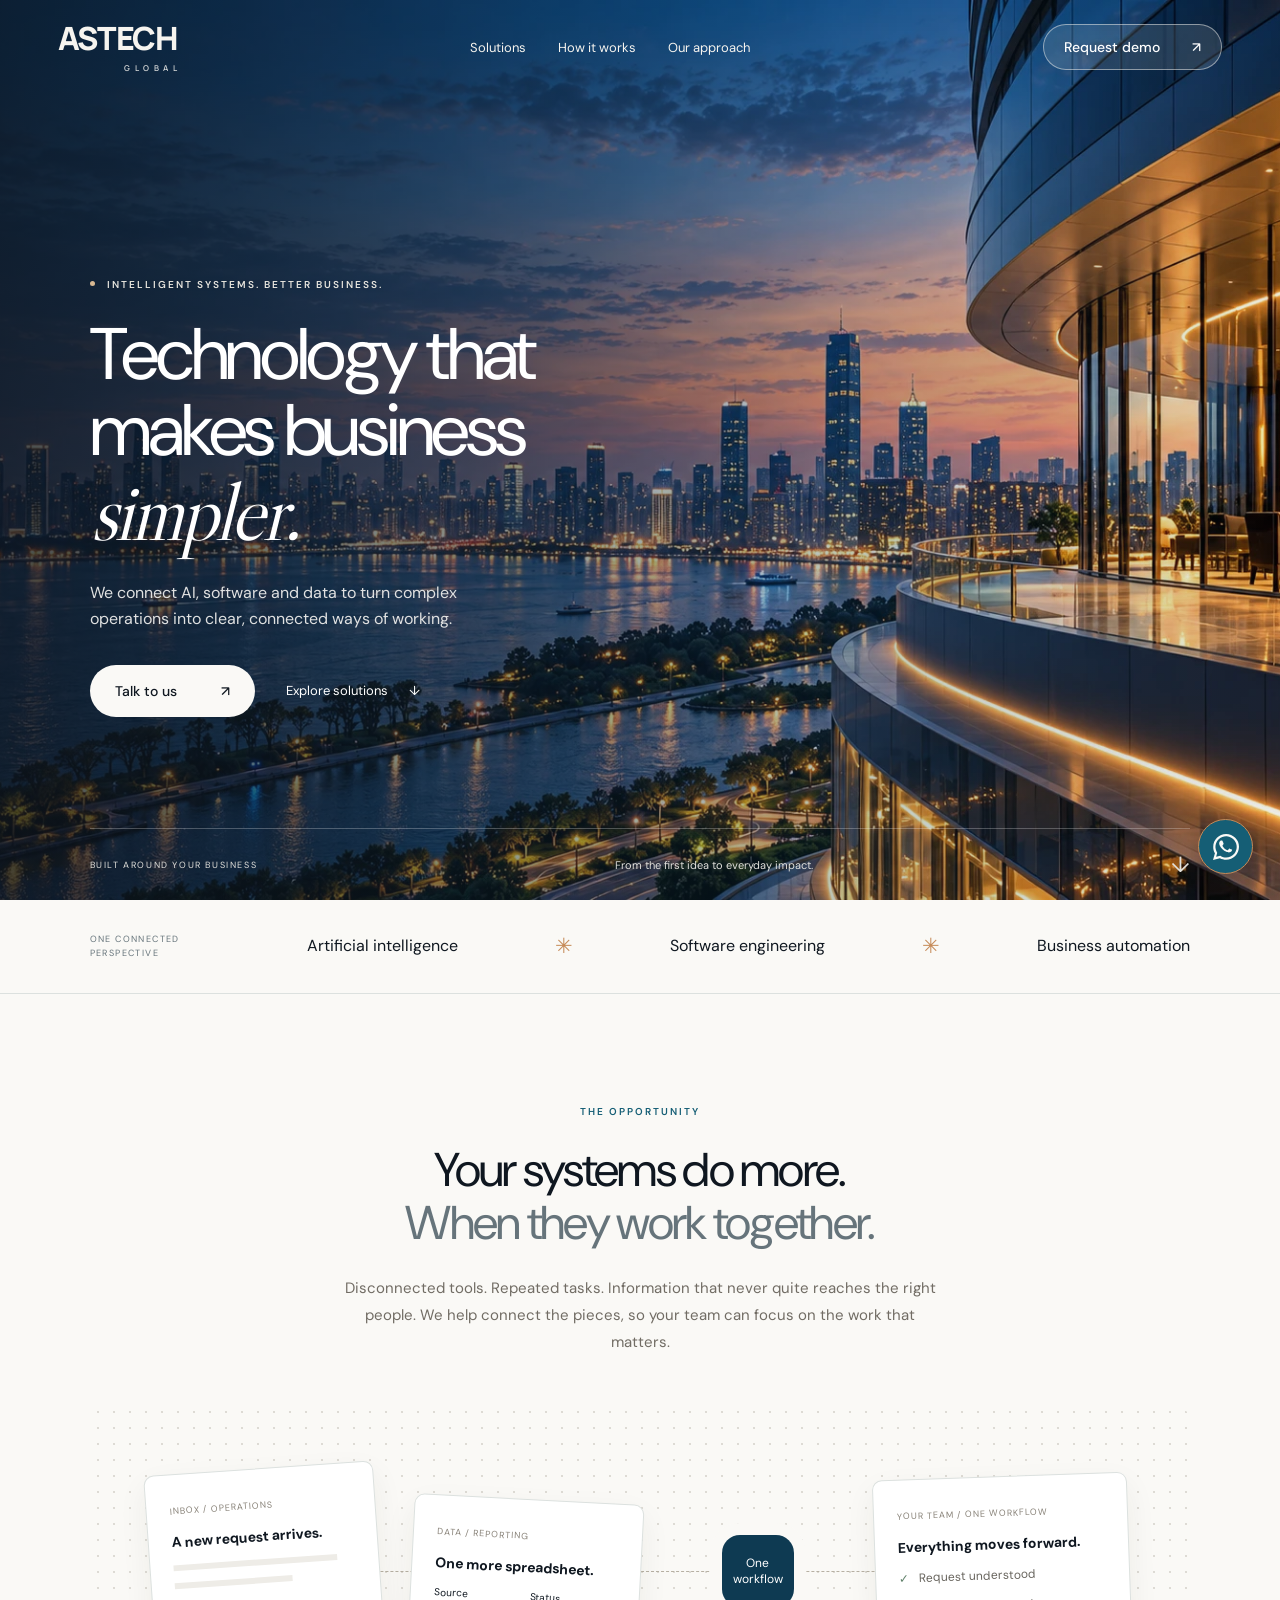
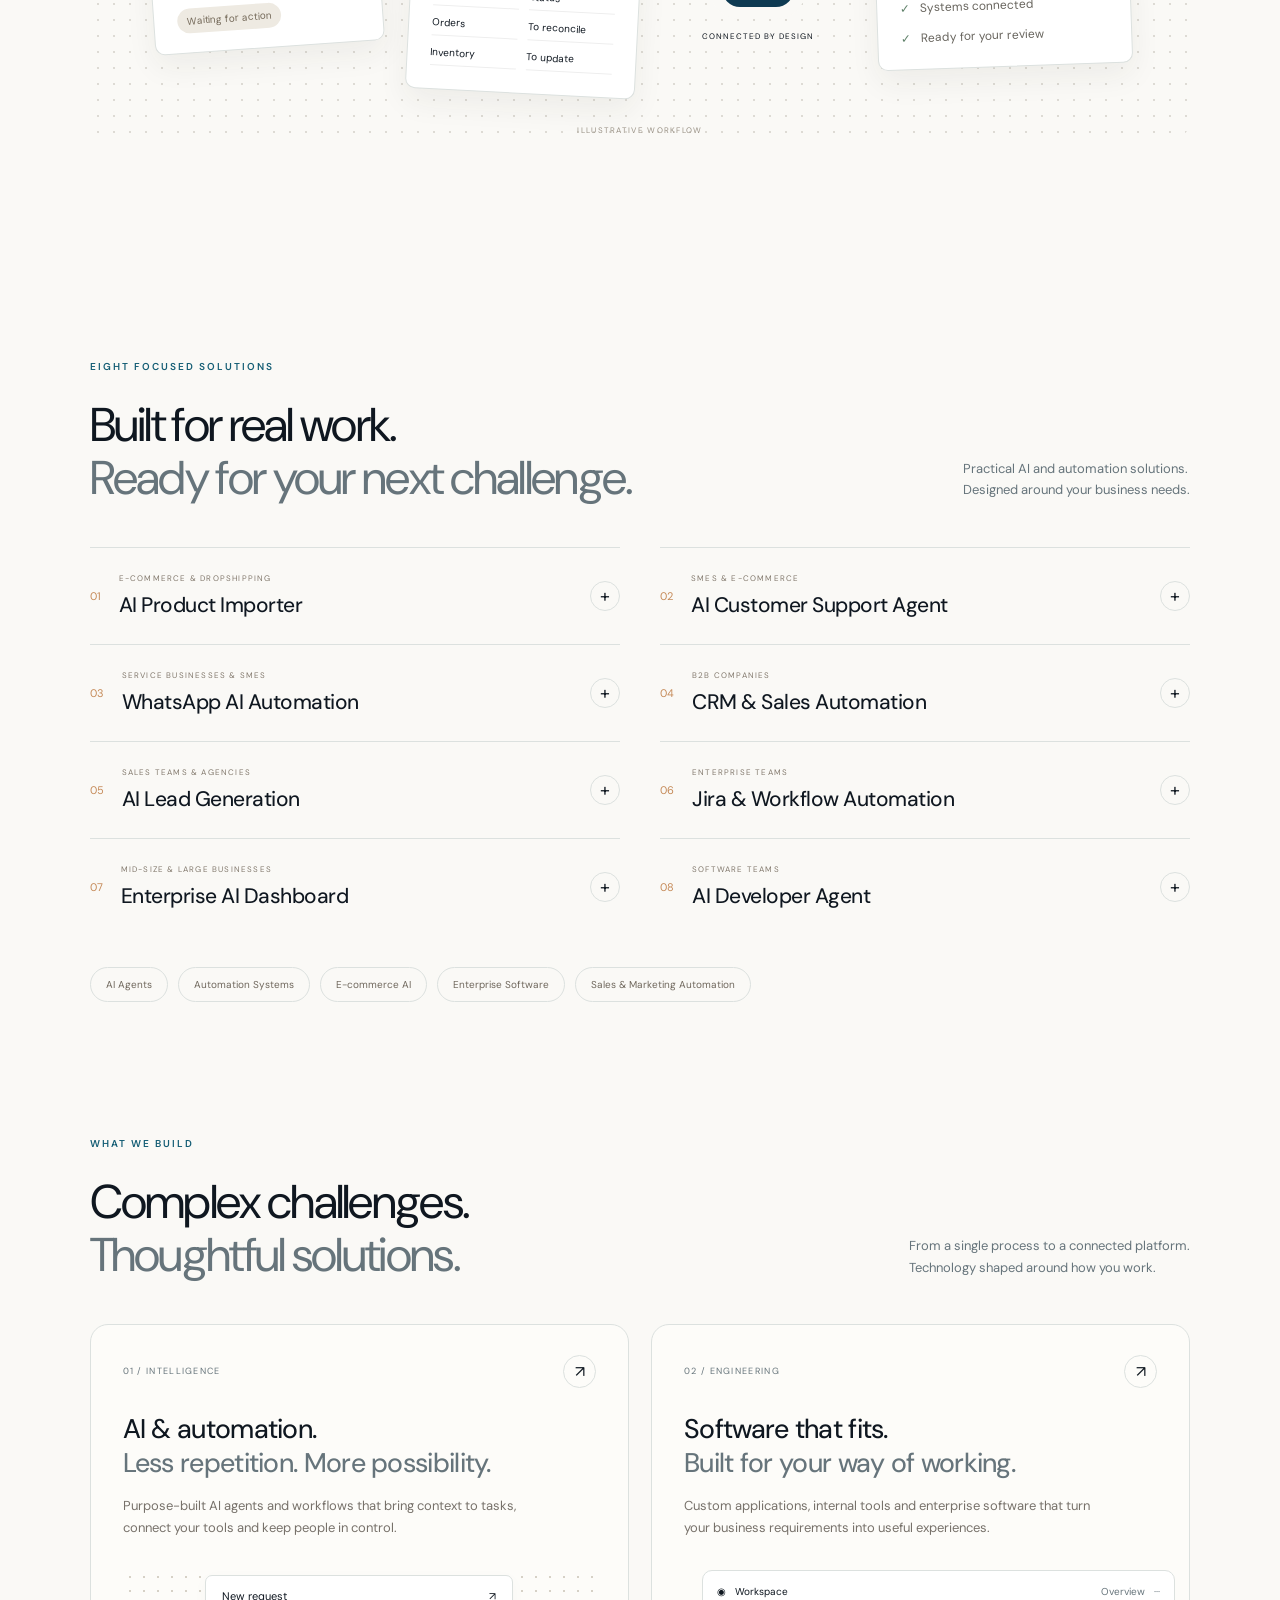
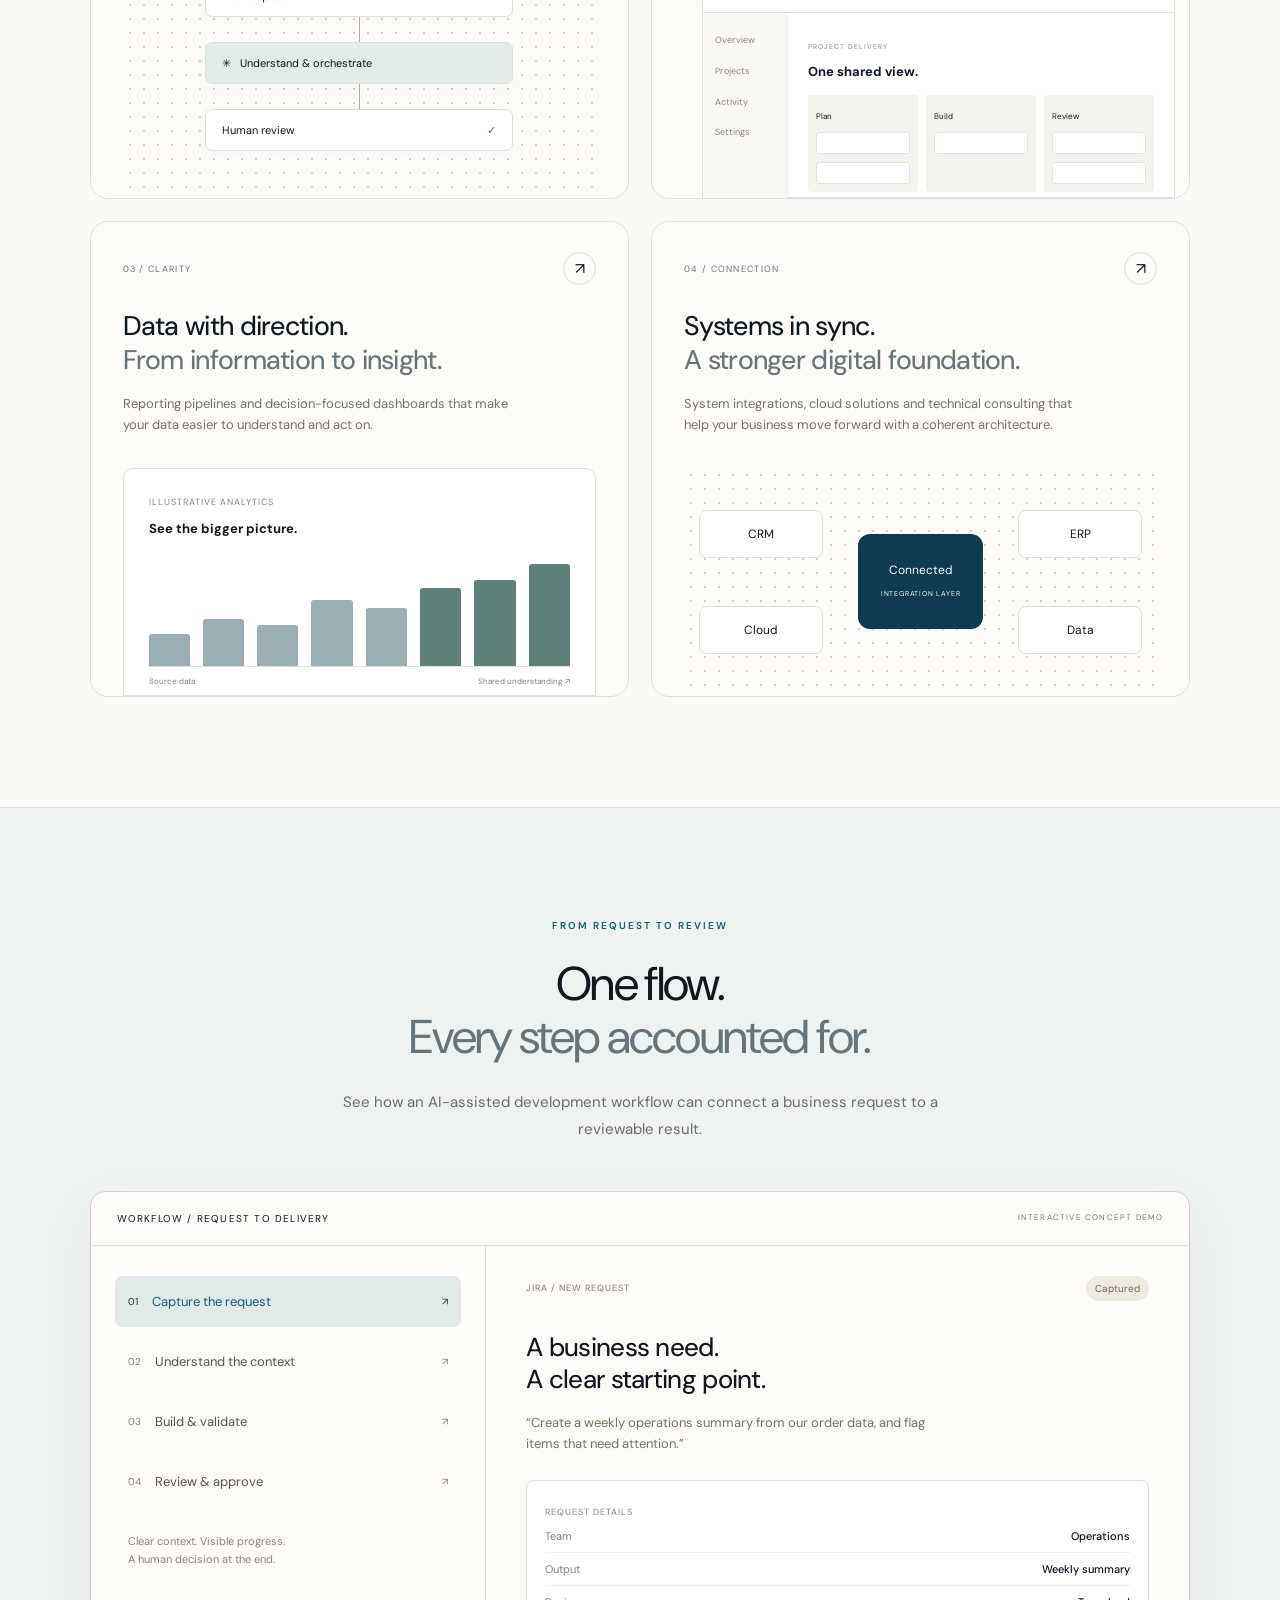
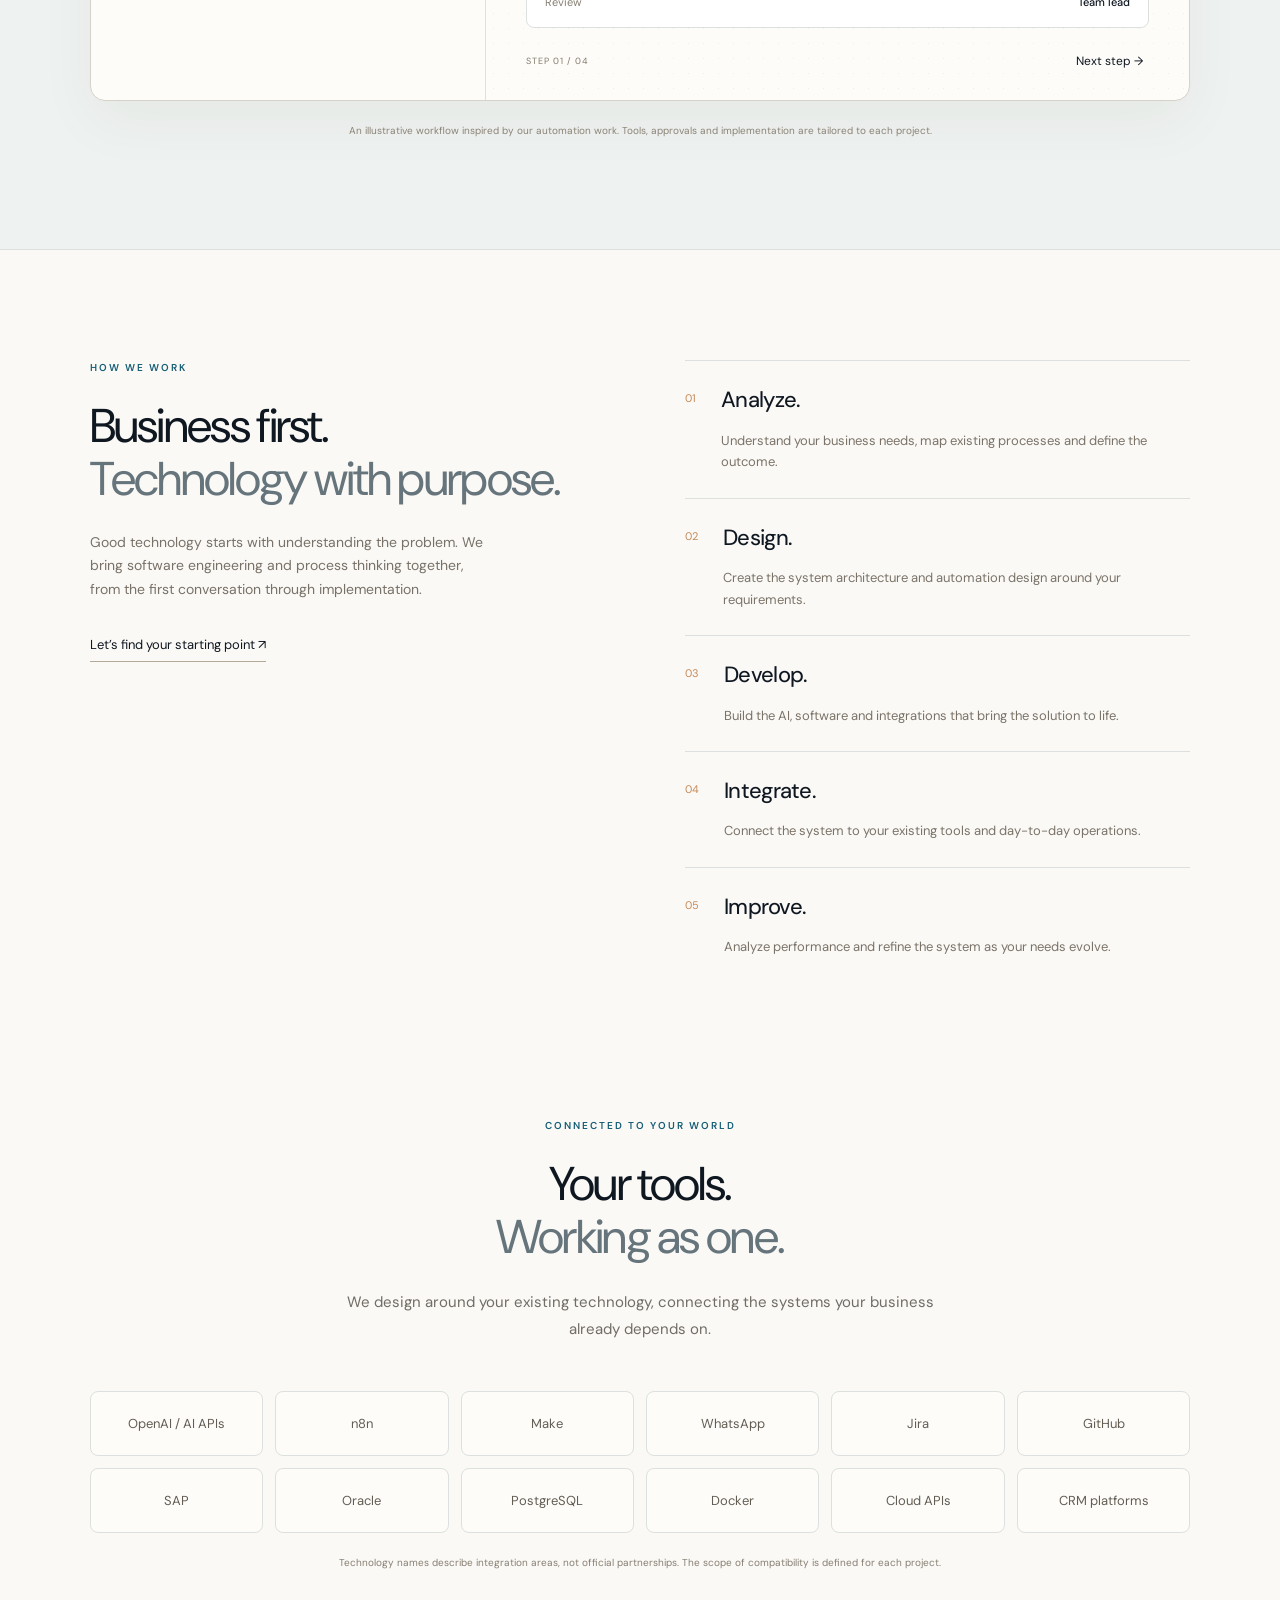
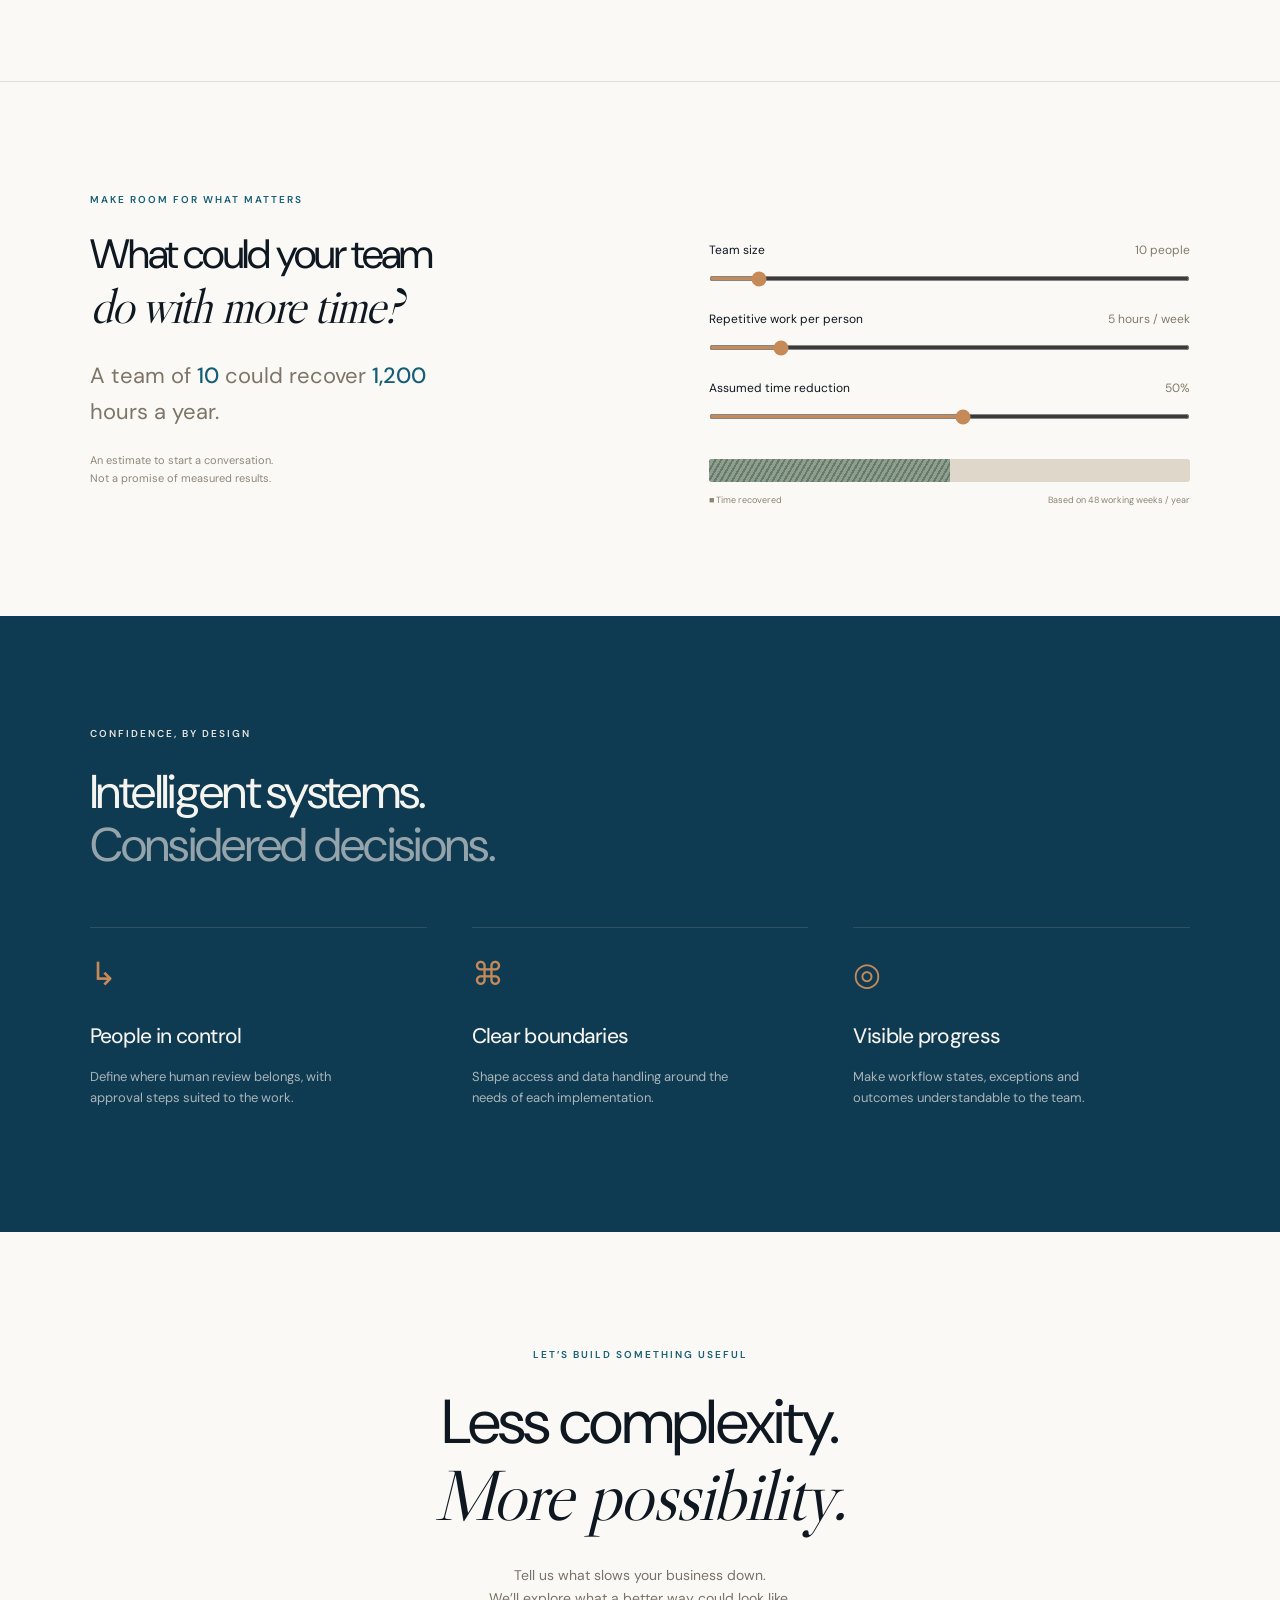
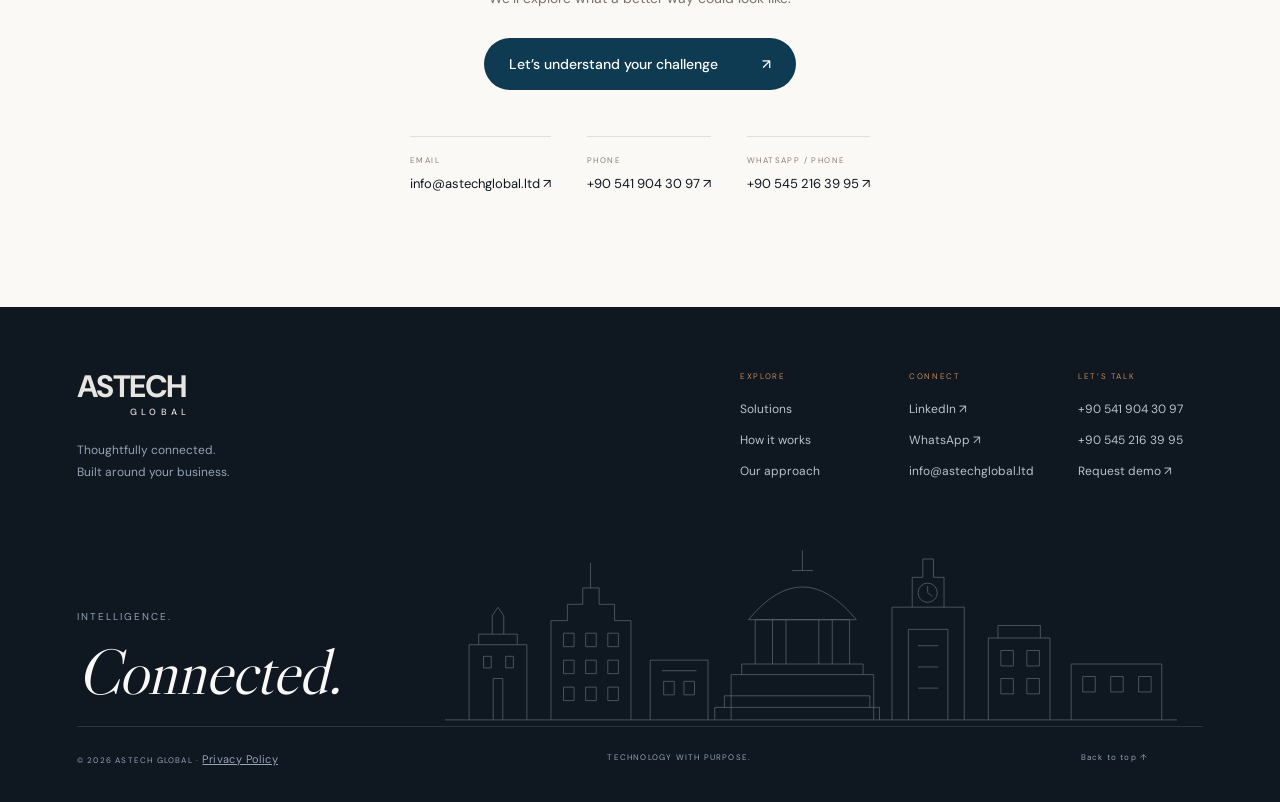
==== public/index.html @ 13b89f0a "Site kodunu açık dosyalar olarak ekle, gizlilik politikası ekle Zip yerine site dosyaları repoda tut" ====
<!doctype html><html lang="en"><head><meta charset="utf-8"><meta name="viewport" content="width=device-width,initial-scale=1"><meta name="description" content="ASTECH GLOBAL connects AI, software and data to simplify business operations. Explore intelligent automation, custom software and integrated systems."><meta name="theme-color" content="#f6f4ef"><title>ASTECH GLOBAL — Technology that makes business simpler.</title><link rel="icon" href="data:,"><link rel="stylesheet" href="style.css"></head><body>
<div class="brand-intro" aria-hidden="true"><div class="wordmark"><strong>ASTECH</strong><span>GLOBAL</span></div><i></i></div>
<a class="skip" href="#main">Skip to content</a>
<header><a class="brand" href="#" aria-label="Astech Global home"><span class="wordmark"><strong>ASTECH</strong><span>GLOBAL</span></span></a><nav aria-label="Main navigation"><a href="#solutions">Solutions</a><a href="#workflow">How it works</a><a href="#approach">Our approach</a></nav><a class="button small dark" href="mailto:info@astechglobal.ltd?subject=Demo%20request">Request demo <span>↗</span></a></header>
<main id="main"><section class="hero"><div class="hero-inner"><div class="eyebrow light"><i></i> INTELLIGENT SYSTEMS. BETTER BUSINESS.</div><h1>Technology that<br>makes business<br><em>simpler.</em></h1><p>We connect AI, software and data to turn complex<br class="desktop"> operations into clear, connected ways of working.</p><div class="actions"><a class="button white" href="#contact">Talk to us <span>↗</span></a><a class="text-link" href="#solutions">Explore solutions <span>↓</span></a></div></div><div class="hero-bottom"><span>BUILT AROUND YOUR BUSINESS</span><span>From the first idea to everyday impact.</span><a href="#intro" aria-label="Explore the page">↓</a></div></section>
<div class="capabilities"><span>ONE CONNECTED PERSPECTIVE</span><p>Artificial intelligence</p><i>✳</i><p>Software engineering</p><i>✳</i><p>Business automation</p></div>
<section class="section intro" id="intro"><div class="eyebrow">THE OPPORTUNITY</div><h2>Your systems do more.<br><span>When they work together.</span></h2><p class="lede">Disconnected tools. Repeated tasks. Information that never quite reaches the right people. We help connect the pieces, so your team can focus on the work that matters.</p><div class="connection-scene"><div class="fragment f1"><small>INBOX / OPERATIONS</small><strong>A new request arrives.</strong><div class="line"></div><div class="line short"></div><span class="tag">Waiting for action</span></div><div class="fragment f2"><small>DATA / REPORTING</small><strong>One more spreadsheet.</strong><div class="mini-table"><span>Source</span><span>Status</span><span>Orders</span><span>To reconcile</span><span>Inventory</span><span>To update</span></div></div><div class="center-mark"><span class="connection-label">One<br>workflow</span><small>CONNECTED BY DESIGN</small></div><div class="fragment f3"><small>YOUR TEAM / ONE WORKFLOW</small><strong>Everything moves forward.</strong><div class="check-row">✓ <span>Request understood</span></div><div class="check-row">✓ <span>Systems connected</span></div><div class="check-row">✓ <span>Ready for your review</span></div></div><div class="scene-label">ILLUSTRATIVE WORKFLOW</div></div></section>
<section class="section flagship" id="solutions"><div class="section-heading"><div><div class="eyebrow">EIGHT FOCUSED SOLUTIONS</div><h2>Built for real work.<br><span>Ready for your next challenge.</span></h2></div><p>Practical AI and automation solutions.<br>Designed around your business needs.</p></div><div class="solution-catalog"><details class="catalog-item"><summary><span class="catalog-number">01</span><span class="catalog-title"><small>E-COMMERCE & DROPSHIPPING</small><strong>AI Product Importer</strong></span><span class="catalog-toggle" aria-hidden="true">+</span></summary><div class="catalog-detail"><h3>From a supplier link.<br>To a store-ready product.</h3><p>Turn supplier product links into titles, descriptions, SEO content, images and variant information, ready for transfer to your store.</p><small>Product content · SEO · Variants</small><a class="underlink" href="mailto:info@astechglobal.ltd?subject=Project%20enquiry%20%E2%80%94%20AI%20Product%20Importer">Discuss this solution ↗</a></div></details><details class="catalog-item"><summary><span class="catalog-number">02</span><span class="catalog-title"><small>SMES & E-COMMERCE</small><strong>AI Customer Support Agent</strong></span><span class="catalog-toggle" aria-hidden="true">+</span></summary><div class="catalog-detail"><h3>Your knowledge.<br>More responsive support.</h3><p>Use your company knowledge base to understand customer requests, prepare relevant responses and support your customer service workflows.</p><small>Knowledge base · Response drafting · Support workflows</small><a class="underlink" href="mailto:info@astechglobal.ltd?subject=Project%20enquiry%20%E2%80%94%20AI%20Customer%20Support%20Agent">Discuss this solution ↗</a></div></details><details class="catalog-item"><summary><span class="catalog-number">03</span><span class="catalog-title"><small>SERVICE BUSINESSES & SMES</small><strong>WhatsApp AI Automation</strong></span><span class="catalog-toggle" aria-hidden="true">+</span></summary><div class="catalog-detail"><h3>Conversations that<br>keep business moving.</h3><p>Automate incoming WhatsApp Business conversations, common questions, appointment requests and lead capture.</p><small>WhatsApp Business · Appointments · Lead capture</small><a class="underlink" href="mailto:info@astechglobal.ltd?subject=Project%20enquiry%20%E2%80%94%20WhatsApp%20AI%20Automation">Discuss this solution ↗</a></div></details><details class="catalog-item"><summary><span class="catalog-number">04</span><span class="catalog-title"><small>B2B COMPANIES</small><strong>CRM & Sales Automation</strong></span><span class="catalog-toggle" aria-hidden="true">+</span></summary><div class="catalog-detail"><h3>Every opportunity.<br>A clear next step.</h3><p>Connect lead capture, customer records, follow-ups, opportunity management and reminders in one coordinated sales workflow.</p><small>CRM · Follow-ups · Opportunity management</small><a class="underlink" href="mailto:info@astechglobal.ltd?subject=Project%20enquiry%20%E2%80%94%20CRM%20and%20Sales%20Automation">Discuss this solution ↗</a></div></details><details class="catalog-item"><summary><span class="catalog-number">05</span><span class="catalog-title"><small>SALES TEAMS & AGENCIES</small><strong>AI Lead Generation</strong></span><span class="catalog-toggle" aria-hidden="true">+</span></summary><div class="catalog-detail"><h3>Find the right prospects.<br>Build a focused pipeline.</h3><p>Identify target companies and decision-makers, enrich prospect information and qualify leads for your sales process.</p><small>Prospecting · Enrichment · Qualification</small><a class="underlink" href="mailto:info@astechglobal.ltd?subject=Project%20enquiry%20%E2%80%94%20AI%20Lead%20Generation">Discuss this solution ↗</a></div></details><details class="catalog-item"><summary><span class="catalog-number">06</span><span class="catalog-title"><small>ENTERPRISE TEAMS</small><strong>Jira & Workflow Automation</strong></span><span class="catalog-toggle" aria-hidden="true">+</span></summary><div class="catalog-detail"><h3>From incoming request.<br>To the right workflow.</h3><p>Classify requests, create tasks, run AI-assisted analyses and route work through your enterprise processes.</p><small>Jira · Task routing · AI-assisted analysis</small><a class="underlink" href="mailto:info@astechglobal.ltd?subject=Project%20enquiry%20%E2%80%94%20Jira%20and%20Workflow%20Automation">Discuss this solution ↗</a></div></details><details class="catalog-item"><summary><span class="catalog-number">07</span><span class="catalog-title"><small>MID-SIZE & LARGE BUSINESSES</small><strong>Enterprise AI Dashboard</strong></span><span class="catalog-toggle" aria-hidden="true">+</span></summary><div class="catalog-detail"><h3>Your operations.<br>One informed view.</h3><p>Bring management information, analytics, operations and AI insights together in a custom dashboard designed to support decisions.</p><small>Management reporting · Analytics · AI insights</small><a class="underlink" href="mailto:info@astechglobal.ltd?subject=Project%20enquiry%20%E2%80%94%20Enterprise%20AI%20Dashboard">Discuss this solution ↗</a></div></details><details class="catalog-item"><summary><span class="catalog-number">08</span><span class="catalog-title"><small>SOFTWARE TEAMS</small><strong>AI Developer Agent</strong></span><span class="catalog-toggle" aria-hidden="true">+</span></summary><div class="catalog-detail"><h3>Development support.<br>With context from your code.</h3><p>Analyze existing code, generate implementations, inspect repositories, identify issues and support development planning.</p><small>Code analysis · Repository review · Development planning</small><a class="underlink" href="mailto:info@astechglobal.ltd?subject=Project%20enquiry%20%E2%80%94%20AI%20Developer%20Agent">Discuss this solution ↗</a></div></details></div><div class="discipline-list" aria-label="Our five areas of expertise"><span>AI Agents</span><span>Automation Systems</span><span>E-commerce AI</span><span>Enterprise Software</span><span>Sales & Marketing Automation</span></div></section>
<section class="section" id="capabilities"><div class="section-heading"><div><div class="eyebrow">WHAT WE BUILD</div><h2>Complex challenges.<br><span>Thoughtful solutions.</span></h2></div><p>From a single process to a connected platform.<br>Technology shaped around how you work.</p></div><div class="solution-grid"><article class="solution"><div class="card-top"><span>01 / INTELLIGENCE</span><a href="#contact" aria-label="Discuss AI and automation">↗</a></div><h3>AI & automation.<br><span>Less repetition. More possibility.</span></h3><p>Purpose-built AI agents and workflows that bring context to tasks, connect your tools and keep people in control.</p><div class="automation-visual"><div>New request <span>↗</span></div><div class="flow-line"></div><div class="accent-node">✳ &nbsp; Understand & orchestrate</div><div class="flow-line"></div><div>Human review <span class="green">✓</span></div></div></article>
<article class="solution"><div class="card-top"><span>02 / ENGINEERING</span><a href="#contact" aria-label="Discuss custom software">↗</a></div><h3>Software that fits.<br><span>Built for your way of working.</span></h3><p>Custom applications, internal tools and enterprise software that turn your business requirements into useful experiences.</p><div class="app-visual"><div class="app-bar">◉ &nbsp; Workspace <span>Overview &nbsp; ···</span></div><div class="app-content"><aside>Overview<br>Projects<br>Activity<br>Settings</aside><div><small>PROJECT DELIVERY</small><strong>One shared view.</strong><div class="mini-kanban"><div><b>Plan</b><i></i><i></i></div><div><b>Build</b><i></i></div><div><b>Review</b><i></i><i></i></div></div></div></div></div></article>
<article class="solution"><div class="card-top"><span>03 / CLARITY</span><a href="#contact" aria-label="Discuss data and analytics">↗</a></div><h3>Data with direction.<br><span>From information to insight.</span></h3><p>Reporting pipelines and decision-focused dashboards that make your data easier to understand and act on.</p><div class="chart-visual"><div><small>ILLUSTRATIVE ANALYTICS</small><strong>See the bigger picture.</strong></div><div class="bars"><i style="--h:28%"></i><i style="--h:41%"></i><i style="--h:36%"></i><i style="--h:58%"></i><i style="--h:51%"></i><i style="--h:69%"></i><i style="--h:76%"></i><i style="--h:90%"></i></div><div class="chart-axis"><span>Source data</span><span>Shared understanding ↗</span></div></div></article>
<article class="solution"><div class="card-top"><span>04 / CONNECTION</span><a href="#contact" aria-label="Discuss systems and cloud">↗</a></div><h3>Systems in sync.<br><span>A stronger digital foundation.</span></h3><p>System integrations, cloud solutions and technical consulting that help your business move forward with a coherent architecture.</p><div class="systems-visual"><div>CRM</div><div>ERP</div><strong class="integration-label">Connected<span>INTEGRATION LAYER</span></strong><div>Cloud</div><div>Data</div></div></article></div></section>
<section class="workflow-section" id="workflow"><div class="section"><div class="eyebrow">FROM REQUEST TO REVIEW</div><h2>One flow.<br><span>Every step accounted for.</span></h2><p class="lede">See how an AI-assisted development workflow can connect a business request to a reviewable result.</p><div class="workflow"><div class="workflow-top"><span>WORKFLOW / REQUEST TO DELIVERY</span><span class="demo-pill">INTERACTIVE CONCEPT DEMO</span></div><div class="workflow-body"><div class="steps" role="tablist" aria-label="Workflow stages"><button class="active" role="tab" aria-selected="true" data-step="0">01 <span>Capture the request</span><b>↗</b></button><button role="tab" aria-selected="false" data-step="1">02 <span>Understand the context</span><b>↗</b></button><button role="tab" aria-selected="false" data-step="2">03 <span>Build & validate</span><b>↗</b></button><button role="tab" aria-selected="false" data-step="3">04 <span>Review & approve</span><b>↗</b></button><p>Clear context. Visible progress.<br>A human decision at the end.</p></div><div class="demo-panel" role="tabpanel" aria-live="polite"><div class="demo-meta"><span id="demo-source">JIRA / NEW REQUEST</span><span class="tag" id="demo-status">Captured</span></div><h3 id="demo-title">A business need.<br>A clear starting point.</h3><p id="demo-copy">“Create a weekly operations summary from our order data, and flag items that need attention.”</p><div class="demo-detail" id="demo-detail"><small>REQUEST DETAILS</small><div><span>Team</span><b>Operations</b></div><div><span>Output</span><b>Weekly summary</b></div><div><span>Review</span><b>Team lead</b></div></div><div class="demo-bottom"><span id="demo-count">STEP 01 / 04</span><button id="next-step">Next step →</button></div></div></div></div><p class="demo-disclaimer">An illustrative workflow inspired by our automation work. Tools, approvals and implementation are tailored to each project.</p></div></section>
<section class="section approach" id="approach"><div><div class="eyebrow">HOW WE WORK</div><h2>Business first.<br><span>Technology with purpose.</span></h2><p>Good technology starts with understanding the problem. We bring software engineering and process thinking together, from the first conversation through implementation.</p><a class="underlink" href="#contact">Let’s find your starting point ↗</a></div><div class="approach-list"><article><span>01</span><div><h3>Analyze.</h3><p>Understand your business needs, map existing processes and define the outcome.</p></div></article><article><span>02</span><div><h3>Design.</h3><p>Create the system architecture and automation design around your requirements.</p></div></article><article><span>03</span><div><h3>Develop.</h3><p>Build the AI, software and integrations that bring the solution to life.</p></div></article><article><span>04</span><div><h3>Integrate.</h3><p>Connect the system to your existing tools and day-to-day operations.</p></div></article><article><span>05</span><div><h3>Improve.</h3><p>Analyze performance and refine the system as your needs evolve.</p></div></article></div></section>
<section class="section integrations"><div class="eyebrow">CONNECTED TO YOUR WORLD</div><h2>Your tools.<br><span>Working as one.</span></h2><p class="lede">We design around your existing technology, connecting the systems your business already depends on.</p><div class="integration-tools"><span>OpenAI / AI APIs</span><span>n8n</span><span>Make</span><span>WhatsApp</span><span>Jira</span><span>GitHub</span><span>SAP</span><span>Oracle</span><span>PostgreSQL</span><span>Docker</span><span>Cloud APIs</span><span>CRM platforms</span></div><p class="integration-note">Technology names describe integration areas, not official partnerships. The scope of compatibility is defined for each project.</p></section>
<section class="section calculator" id="impact"><div class="eyebrow">MAKE ROOM FOR WHAT MATTERS</div><div class="calc-grid"><div><h2>What could your team<br><em>do with more time?</em></h2><p class="calc-sentence">A team of <strong id="people-copy">10</strong> could recover <strong id="hours-result">1,200</strong> hours a year.</p><p class="muted">An estimate to start a conversation.<br>Not a promise of measured results.</p></div><div class="controls"><label for="people">Team size <output id="people-out">10 people</output></label><input id="people" type="range" min="1" max="100" value="10"><label for="hours">Repetitive work per person <output id="hours-out">5 hours / week</output></label><input id="hours" type="range" min="1" max="30" value="5"><label for="reduction">Assumed time reduction <output id="reduction-out">50%</output></label><input id="reduction" type="range" min="5" max="90" step="5" value="50"><div class="calc-bar"><span id="recovered-bar"></span></div><div class="calc-legend"><span>■ Time recovered</span><span>Based on 48 working weeks / year</span></div></div></div></section>
<section class="principles"><div class="section"><div class="eyebrow light">CONFIDENCE, BY DESIGN</div><h2>Intelligent systems.<br><span>Considered decisions.</span></h2><div class="principle-grid"><article><span>↳</span><h3>People in control</h3><p>Define where human review belongs, with approval steps suited to the work.</p></article><article><span>⌘</span><h3>Clear boundaries</h3><p>Shape access and data handling around the needs of each implementation.</p></article><article><span>◎</span><h3>Visible progress</h3><p>Make workflow states, exceptions and outcomes understandable to the team.</p></article></div></div></section>
<section class="section contact" id="contact"><div class="eyebrow">LET’S BUILD SOMETHING USEFUL</div><h2>Less complexity.<br><em>More possibility.</em></h2><p>Tell us what slows your business down.<br>We’ll explore what a better way could look like.</p><a class="button dark" href="mailto:info@astechglobal.ltd?subject=Let%E2%80%99s%20discuss%20a%20project">Let’s understand your challenge <span>↗</span></a><div class="contact-channels"><a href="mailto:info@astechglobal.ltd"><small>EMAIL</small>info@astechglobal.ltd ↗</a><a href="tel:+905419043097"><small>PHONE</small>+90 541 904 30 97 ↗</a><a href="https://wa.me/905452163995" target="_blank" rel="noopener noreferrer"><small>WHATSAPP / PHONE</small>+90 545 216 39 95 ↗</a></div></section></main>
<footer><div class="footer-top"><div class="footer-intro"><div class="wordmark"><strong>ASTECH</strong><span>GLOBAL</span></div><p>Thoughtfully connected.<br>Built around your business.</p></div><nav aria-label="Footer"><div><small>EXPLORE</small><a href="#solutions">Solutions</a><a href="#workflow">How it works</a><a href="#approach">Our approach</a></div><div><small>CONNECT</small><a href="https://www.linkedin.com/company/astechglobal-ltd" target="_blank" rel="noopener noreferrer">LinkedIn ↗</a><a href="https://wa.me/905452163995" target="_blank" rel="noopener noreferrer">WhatsApp ↗</a><a href="mailto:info@astechglobal.ltd">info@astechglobal.ltd</a></div><div><small>LET’S TALK</small><a href="tel:+905419043097">+90 541 904 30 97</a><a href="tel:+905452163995">+90 545 216 39 95</a><a href="mailto:info@astechglobal.ltd?subject=Demo%20request">Request demo ↗</a></div></nav></div><div class="footer-landscape"><span>INTELLIGENCE.<br><em>Connected.</em></span><svg viewBox="0 0 760 200" fill="none" xmlns="http://www.w3.org/2000/svg" aria-hidden="true"><g stroke="currentColor" stroke-width=".8"><path d="M0 194H760M25 194V116H85V194M35 116V105H75V116M49 105V86L55 77L61 86V105M110 194V91H127V74H143V57H160V74H176V91H193V194M151 57V31M213 194V132H273V194M225 143H261M297 194V147H445V194M308 147V136H434V147M322 136V90H420V136M315 90Q371 22 427 90ZM371 39V18M360 39H382M340 90V136M354 90V136M388 90V136M402 90V136M464 194V77H485V46H496V27H507V46H518V77H539V194M485 77H518M481 194V100H522V194M491 117H512M491 139H512M491 161H512M564 194V109H628V194M574 109V96H618V109M650 194V136H744V194M50 194V151H60V194"/><circle cx="501" cy="62" r="10"/><path d="M501 55V62L506 66M40 128H48V140H40ZM63 128H71V140H63ZM123 104H134V118H123ZM146 104H157V118H146ZM169 104H180V118H169ZM123 132H134V146H123ZM146 132H157V146H146ZM169 132H180V146H169ZM123 160H134V174H123ZM146 160H157V174H146ZM169 160H180V174H169ZM227 154H238V168H227ZM248 154H259V168H248ZM577 122H590V138H577ZM604 122H617V138H604ZM577 151H590V167H577ZM604 151H617V167H604ZM662 149H675V165H662ZM691 149H704V165H691ZM720 149H733V165H720Z"/><path d="M280 194V181H451V194M290 181V169H441V181"/></g></svg></div><div class="footer-bottom"><span>© 2026 ASTECH GLOBAL · <a href="/privacy-policy/" style="font-size:11px;letter-spacing:.4px;text-decoration:underline">Privacy Policy</a></span><span>TECHNOLOGY WITH PURPOSE.</span><a href="#">Back to top ↑</a></div></footer><a class="whatsapp-float" href="https://wa.me/905452163995" target="_blank" rel="noopener noreferrer" aria-label="Chat with Astech Global on WhatsApp"><svg viewBox="0 0 24 24" fill="currentColor" aria-hidden="true"><path d="M20.5 3.5A11.8 11.8 0 0 0 12.1 0C5.5 0 .2 5.3.2 11.9c0 2.1.5 4.1 1.6 5.9L0 24l6.4-1.7c1.7.9 3.7 1.4 5.7 1.4 6.6 0 11.9-5.3 11.9-11.9 0-3.2-1.2-6.1-3.5-8.3ZM12.1 21.7c-1.8 0-3.5-.5-5-1.4l-.4-.2-3.8 1 1-3.7-.2-.4a9.8 9.8 0 1 1 8.4 4.7Zm5.4-7.3c-.3-.1-1.7-.8-2-.9-.3-.1-.5-.1-.7.2l-.9 1.1c-.2.2-.4.2-.7.1-1.9-.9-3.1-1.7-4.4-3.9-.3-.5.3-.5.9-1.8.1-.2 0-.4 0-.6l-.9-2.1c-.2-.5-.5-.5-.7-.5h-.6c-.2 0-.6.1-.8.4-.3.3-1 1-1 2.4s1 2.8 1.2 3c.1.2 2 3.1 5 4.4 1.8.8 2.6.9 3.6.7.6-.1 1.7-.7 1.9-1.4.2-.7.2-1.2.2-1.4-.1-.1-.3-.2-.6-.3Z"/></svg></a><script src="app.js"></script></body></html>
---- public/style.css ----
@import url('https://fonts.googleapis.com/css2?family=Manrope:wght@500;600;700;800&family=DM+Sans:wght@400;450;500;550;600;650;700&family=Libre+Caslon+Display&display=swap');
:root{--paper:#f6f4ef;--panel:#fbfaf7;--ink:#1b1917;--muted:#77736b;--line:#dedbd3;--bronze:#a07750;--navy:#172731}*{box-sizing:border-box}html{scroll-behavior:smooth;scroll-padding-top:100px}body{margin:0;background:var(--paper);color:var(--ink);font-family:'DM Sans',Arial,sans-serif;font-size:16px;-webkit-font-smoothing:antialiased}a{color:inherit;text-decoration:none}button,input{font:inherit}button,a,input{ -webkit-tap-highlight-color:transparent}button,a{touch-action:manipulation}a:focus-visible,button:focus-visible,input:focus-visible{outline:3px solid #ac7143;outline-offset:5px}button{cursor:pointer}header{height:94px;display:flex;align-items:center;justify-content:space-between;padding:0 4.5%;position:sticky;top:0;background:#f6f4eff2;backdrop-filter:blur(15px);z-index:10;border-bottom:1px solid #dedbd366}.brand{display:flex;align-items:center;gap:13px}.brand svg{width:42px;height:39px}.brand>span{font-size:17px;letter-spacing:1.7px;font-weight:650}.brand b{font-weight:400}nav{display:flex;gap:32px;font-size:13px}nav a:hover{color:var(--bronze)}.button{display:inline-flex;align-items:center;justify-content:space-between;gap:44px;padding:17px 25px;border-radius:50px;font-size:14px;font-weight:500;transition:transform .2s,background .2s}.button:hover{transform:translateY(-2px)}.button.small{padding:13px 20px;gap:32px}.dark{background:var(--ink);color:white}.white{background:var(--paper);color:var(--ink)}.hero{min-height:690px;height:calc(100svh - 94px);max-height:900px;position:relative;color:white;background:linear-gradient(90deg,rgba(8,17,23,.74),rgba(9,18,25,.35) 60%,rgba(0,0,0,.06)),url('skyline.webp') center 55%/cover;display:flex;flex-direction:column;justify-content:center}.hero-inner{padding:65px 7%;position:relative}.eyebrow{font:10px/1.5 'DM Sans',sans-serif;font-weight:600;letter-spacing:2px;margin-bottom:25px;color:#625e56}.eyebrow.light{color:#e7e5de}.eyebrow i{display:inline-block;width:5px;height:5px;background:#d8b892;border-radius:50%;margin:0 8px 2px 0}h1{font-size:clamp(58px,5.7vw,86px);line-height:1.04;letter-spacing:-3.3px;font-weight:400;margin:0 0 26px}em{font-family:'Libre Caslon Display',Georgia,serif;font-weight:400}h1 em{font-size:1.12em}p{line-height:1.65}.hero p{font-size:16px;color:#e0e1e1;margin:0 0 32px}.actions{display:flex;gap:31px;align-items:center}.text-link{font-size:13px}.text-link span{margin-left:18px}.hero-bottom{position:absolute;bottom:0;left:7%;right:7%;display:flex;align-items:center;justify-content:space-between;border-top:1px solid #ffffff40;padding:21px 0;font-size:11px;color:#e2e1dc}.hero-bottom>span:first-child{font-size:9px;letter-spacing:1.6px}.hero-bottom a{font-size:22px}.capabilities{display:flex;align-items:center;justify-content:space-between;gap:20px;padding:32px 7%;border-bottom:1px solid var(--line)}.capabilities>span{font-size:9px;letter-spacing:1.4px;color:var(--muted);max-width:120px;line-height:1.6}.capabilities p{font-size:16px;margin:0}.capabilities i{color:var(--bronze);font-size:21px;font-style:normal}.section{max-width:1400px;padding:110px 7%;margin:auto}h2{font-size:clamp(36px,3.7vw,52px);line-height:1.12;letter-spacing:-1.7px;font-weight:400;margin:0 0 25px;text-wrap:balance}h2 span,h3 span{color:var(--muted)}.intro{text-align:center}.lede{max-width:600px;margin:0 auto 48px;color:#716c64;font-size:15px;line-height:1.8}.connection-scene{height:335px;position:relative;margin-top:48px;border-radius:18px;background-image:radial-gradient(#b9b3a970 .8px,transparent .8px);background-size:16px 16px;display:flex;justify-content:space-around;align-items:center;gap:30px;padding:35px}.connection-scene:before{content:'';position:absolute;top:50%;left:10%;right:10%;border-top:1px dashed #b7b0a3}.fragment{padding:23px;background:#fff;border:1px solid var(--line);border-radius:10px;box-shadow:0 12px 30px #302a1910;text-align:left;width:230px;position:relative}.fragment small,.demo-detail small,.chart-visual small{font-size:9px;letter-spacing:1px;color:#888278}.fragment strong{display:block;font-size:14px;margin:14px 0}.f1{transform:rotate(-4deg) translateY(-13px)}.f2{transform:rotate(3deg) translateY(25px);margin-left:-50px}.f3{width:255px;transform:rotate(-2deg)}.line{height:6px;background:#eeece7;margin:12px 0;width:90%}.line.short{width:65%;margin-bottom:20px}.tag{font-size:10px;border-radius:20px;background:#eeeae2;color:#756a5a;padding:6px 9px;white-space:nowrap}.mini-table{display:grid;grid-template-columns:1fr 1fr;font-size:10px;gap:10px}.mini-table span{border-bottom:1px solid #eee;padding-bottom:6px}.center-mark{z-index:1;flex-shrink:0}.center-mark>span{display:flex;background:var(--navy);color:#fff;width:72px;height:72px;border-radius:18px;align-items:center;justify-content:center;font-size:30px;letter-spacing:-5px;padding-right:5px;box-shadow:0 0 0 12px var(--paper)}.center-mark small{position:absolute;margin-top:24px;transform:translateX(-50%);font-size:8px;letter-spacing:1px;white-space:nowrap}.check-row{display:flex;gap:10px;align-items:center;color:#60826a;margin-top:14px;font-size:12px}.check-row span{color:#68655e}.scene-label{position:absolute;bottom:4px;font-size:8px;letter-spacing:1.3px;color:#999185}.section-heading{display:flex;justify-content:space-between;align-items:end;margin-bottom:42px}.section-heading h2{margin-bottom:0}.section-heading p{font-size:13px;color:var(--muted);margin:0 0 4px}.solution-grid{display:grid;grid-template-columns:1fr 1fr;gap:22px}.solution{background:var(--panel);border:1px solid var(--line);border-radius:18px;padding:30px 32px 0;overflow:hidden}.card-top{display:flex;justify-content:space-between;align-items:center;margin-bottom:24px}.card-top>span{font-size:9px;letter-spacing:1.3px;color:var(--muted)}.card-top a{border:1px solid var(--line);width:33px;height:33px;border-radius:50%;display:grid;place-items:center;transition:background .2s}.card-top a:hover{background:#e9e3d9}h3{font-size:27px;line-height:1.25;font-weight:450;letter-spacing:-.7px;margin:0 0 16px}.solution>p{font-size:13px;color:#77716a;max-width:410px;margin:0}.automation-visual,.app-visual,.chart-visual,.systems-visual{height:228px;margin-top:32px}.automation-visual{display:flex;flex-direction:column;align-items:center;padding-top:5px;background:radial-gradient(#d6d1c6 1px,transparent 1px) 0 0/14px 14px}.automation-visual>div:not(.flow-line){background:white;border:1px solid var(--line);width:65%;padding:13px 16px;border-radius:7px;font-size:11px;box-shadow:0 4px 15px #1b191707}.automation-visual span{float:right}.automation-visual .accent-node{background:#ebe5da!important}.flow-line{height:25px;width:1px;background:#b7aa96}.green{color:#4e805c}.app-visual{border:1px solid var(--line);border-radius:10px 10px 0 0;background:white;transform:translateX(18px)}.app-bar{font-size:10px;padding:14px;border-bottom:1px solid var(--line)}.app-bar span{float:right;color:var(--muted)}.app-content{display:grid;grid-template-columns:85px 1fr;height:180px}.app-content aside{font-size:9px;color:#8e877d;line-height:3.4;padding:12px;background:#faf9f5;border-right:1px solid #eee}.app-content>div{padding:20px}.app-content small{font-size:7px;color:#8b857c;letter-spacing:1px}.app-content strong{font-size:13px;display:block;margin:9px 0 15px}.mini-kanban{display:grid;grid-template-columns:repeat(3,1fr);gap:8px}.mini-kanban>div{background:#f5f3ed;border-radius:4px;padding:8px}.mini-kanban b{font-size:8px;font-weight:400}.mini-kanban i{display:block;height:22px;background:white;border:1px solid #e9e4da;margin-top:8px;border-radius:3px}.chart-visual{background:white;border:1px solid var(--line);border-radius:10px 10px 0 0;padding:20px 25px 0}.chart-visual strong{display:block;font-size:13px;margin-top:10px}.bars{height:114px;display:flex;align-items:end;gap:13px;border-bottom:1px solid var(--line);margin-top:16px}.bars i{height:var(--h);flex:1;background:#c1b29c;border-radius:3px 3px 0 0}.bars i:nth-last-child(-n+3){background:#526762}.chart-axis{display:flex;justify-content:space-between;font-size:8px;color:#878077;padding-top:9px}.systems-visual{display:grid;grid-template-columns:1fr 1fr 1fr;grid-template-rows:1fr 1fr;align-items:center;gap:20px 35px;padding:28px 15px;position:relative;background:radial-gradient(#d6d1c6 1px,transparent 1px) 0 0/14px 14px}.systems-visual>div{padding:15px;background:white;border:1px solid var(--line);border-radius:8px;font-size:12px;text-align:center}.systems-visual strong{grid-column:2;grid-row:1/3;background:var(--navy);color:white;border-radius:12px;text-align:center;padding:24px 10px;font-size:26px;font-weight:400}.systems-visual strong span{font-size:7px;display:block;line-height:1.8;letter-spacing:.8px;margin-top:10px}.workflow-section{background:#eeece5;border-block:1px solid var(--line);text-align:center}.workflow{background:var(--panel);border:1px solid #d7d2c7;border-radius:15px;text-align:left;box-shadow:0 20px 60px #37311f0c;overflow:hidden}.workflow-top{display:flex;justify-content:space-between;border-bottom:1px solid var(--line);padding:20px 26px;font-size:10px;letter-spacing:1.2px}.demo-pill{font-size:8px;color:#817667}.workflow-body{display:grid;grid-template-columns:36% 64%;min-height:400px}.steps{padding:30px 24px;border-right:1px solid var(--line)}.steps button{display:flex;align-items:center;width:100%;border:0;background:none;text-align:left;padding:17px 13px;border-radius:7px;gap:14px;font-size:10px;color:#878075;margin-bottom:9px}.steps button span{font-size:13px;color:#5a554d}.steps button b{margin-left:auto;font-weight:400}.steps button.active{background:#e9e5dc;color:#302c24}.steps button.active span{color:#302c24}.steps p{font-size:11px;color:#8b8376;margin:25px 13px 0}.demo-panel{padding:30px 40px;background:radial-gradient(#d1cbc050 .7px,transparent .7px) 0 0/15px 15px}.demo-meta{display:flex;align-items:center;justify-content:space-between;margin-bottom:30px}.demo-meta>span:first-child{font-size:9px;letter-spacing:1px;color:#7c756a}.demo-panel h3{font-size:26px}.demo-panel>p{font-size:13px;color:#7a7266;max-width:430px;min-height:44px}.demo-detail{background:white;border:1px solid var(--line);border-radius:8px;padding:18px;margin-top:24px}.demo-detail>div{display:flex;justify-content:space-between;font-size:11px;border-bottom:1px solid #eee;padding:9px 0}.demo-detail>div:last-child{border:0;padding-bottom:0}.demo-detail span{color:#867e72}.demo-detail b{font-weight:500}.demo-bottom{display:flex;justify-content:space-between;align-items:center;margin-top:24px}.demo-bottom>span{font-size:9px;color:#827969;letter-spacing:1px}.demo-bottom button{border:0;background:none;color:var(--ink);font-size:12px}.demo-disclaimer{font-size:10px;color:#8b8376;margin:22px 0 0}.approach{display:grid;grid-template-columns:1fr 1fr;gap:90px}.approach>div>p{font-size:14px;color:#787168;max-width:400px}.underlink{display:inline-block;font-size:13px;border-bottom:1px solid #b4aa9a;padding-bottom:8px;margin-top:21px}.approach-list article{display:flex;gap:25px;padding:25px 0;border-top:1px solid var(--line)}.approach-list article>span{font-size:11px;color:var(--bronze);padding-top:5px}.approach-list h3{font-size:22px}.approach-list p{font-size:13px;color:#7b7368;margin:0}.calculator{border-top:1px solid var(--line)}.calc-grid{display:grid;grid-template-columns:1.1fr 1fr;gap:90px}.calculator h2{font-size:41px}.calculator h2 em{font-size:1.2em}.calc-sentence{font-size:22px;max-width:370px;line-height:1.6;color:#7e7467}.calc-sentence strong{color:#5d776a;font-weight:500}.muted{font-size:11px;color:#918679}.controls{padding-top:10px}.controls label{display:flex;justify-content:space-between;font-size:12px;margin-bottom:18px}.controls output{color:#857969}.controls input{width:100%;accent-color:var(--bronze);display:block;margin:0 0 30px;cursor:pointer;height:5px}.calc-bar{height:23px;background:#ded7ca;border-radius:3px;overflow:hidden;margin-top:40px}.calc-bar span{display:block;height:100%;width:50%;background:repeating-linear-gradient(120deg,#667b6d,#667b6d 2px,#8e9f8e 2px,#8e9f8e 5px);transition:width .2s}.calc-legend{display:flex;justify-content:space-between;font-size:9px;color:#8f8272;margin-top:12px;gap:10px}.principles{background:var(--navy);color:#f6f4ef}.principles h2 span{color:#95a4aa}.principle-grid{display:grid;grid-template-columns:repeat(3,1fr);gap:45px;margin-top:55px}.principle-grid article{border-top:1px solid #63707966;padding-top:25px}.principle-grid article>span{font-size:32px;color:#c3b296;display:block;margin-bottom:28px}.principle-grid h3{font-size:21px}.principle-grid p{font-size:13px;color:#aab5b9;max-width:280px}.contact{text-align:center;padding-block:115px}.contact h2{font-size:62px}.contact h2 em{font-size:1.15em}.contact p{font-size:14px;color:#7b7267;margin:28px 0}.contact .email{display:block;font-size:11px;color:#8b7e6d;margin-top:20px}footer{background:#1b1b19;color:#ddd9d0;padding:45px 6% 24px;overflow:hidden}.footer-top{display:flex;justify-content:space-between;font-size:12px;gap:30px}.footer-top>span{color:#aaa498}.footer-top nav{font-size:11px}.footer-wordmark{font-family:'Libre Caslon Display',Georgia,serif;font-size:clamp(60px,15.2vw,240px);line-height:1.15;letter-spacing:-.07em;white-space:nowrap;margin-top:44px}.footer-wordmark>span{font-family:Arial;font-size:19px;vertical-align:top;display:inline-block;margin:30px 0 0 18px}.footer-bottom{display:flex;justify-content:space-between;font-size:8px;letter-spacing:1.2px;border-top:1px solid #6c665a60;padding-top:25px;margin-top:20px;color:#a39c8d}.skip{position:fixed;top:-100px;background:white;padding:15px;z-index:100}.skip:focus{top:0}
@media(min-width:1500px){.hero-inner{padding-left:calc((100vw - 1190px)/2)}.hero-bottom{left:calc((100vw - 1190px)/2);right:calc((100vw - 1190px)/2)}}@media(max-width:1000px){header nav{gap:18px}.brand>span{font-size:14px}.section{padding:80px 5%}.capabilities{padding-inline:5%;gap:10px}.capabilities p{font-size:13px}.connection-scene{padding:20px;gap:20px}.f2{display:none}.approach,.calc-grid{gap:45px}.solution{padding:25px 23px 0}.solution h3{font-size:24px}.section-heading p{max-width:260px}.hero-inner{padding-inline:6%}}@media(max-width:700px){header{height:76px;padding:0 5%}header nav{display:none}.brand svg{width:30px}.brand>span{font-size:12px;letter-spacing:1px}.button.small{padding:11px 15px;gap:15px;font-size:11px}.hero{height:740px;min-height:620px;max-height:calc(100svh - 76px);background-position:61% center}.hero-inner{padding:36px 7% 80px}.eyebrow{font-size:9px;letter-spacing:1.5px}h1{font-size:57px;letter-spacing:-2px}.hero p{font-size:14px;max-width:300px}.desktop{display:none}.actions{gap:24px}.button{font-size:12px;padding:15px 22px;gap:25px}.text-link{font-size:11px}.hero-bottom>span:nth-child(2){display:none}.capabilities{flex-wrap:wrap;justify-content:center;gap:12px;padding:24px 15px}.capabilities>span{max-width:none;width:100%;text-align:center;margin-bottom:4px}.capabilities p{font-size:10px}.capabilities i{font-size:13px}.section{padding:65px 6%}h2{font-size:38px;letter-spacing:-1.3px}.lede{font-size:13px;margin-bottom:30px}.connection-scene{height:380px;flex-wrap:wrap;gap:0;margin-top:20px}.fragment{width:180px;padding:18px}.f1{position:absolute;left:5%;top:35px}.f3{position:absolute;right:4%;bottom:28px;width:200px}.center-mark{position:absolute;top:130px;right:19%}.center-mark>span{width:56px;height:56px;font-size:22px}.center-mark small{display:none}.connection-scene:before{transform:rotate(40deg)}.section-heading{display:block;margin-bottom:30px}.section-heading p{max-width:none;margin-top:24px;font-size:13px}.solution-grid{grid-template-columns:1fr;gap:18px}.solution{padding:24px 25px 0}.solution h3{font-size:27px}.solution>p{font-size:13px}.workflow-top{padding:16px;font-size:8px}.demo-pill{font-size:6px;letter-spacing:.5px}.workflow-body{grid-template-columns:1fr}.steps{display:grid;grid-template-columns:1fr 1fr;padding:14px 12px;gap:6px;border-right:0;border-bottom:1px solid var(--line)}.steps button{font-size:8px;padding:12px 7px;gap:6px;margin:0}.steps button span{font-size:10px}.steps button b,.steps p{display:none}.demo-panel{padding:25px 20px;min-height:420px}.demo-meta{gap:10px}.demo-meta>span:first-child{font-size:8px}.demo-detail b{font-size:10px}.approach,.calc-grid{grid-template-columns:1fr;gap:40px}.approach>div>p{max-width:none}.calculator h2{font-size:36px}.calc-sentence{font-size:21px}.principle-grid{grid-template-columns:1fr;gap:20px;margin-top:36px}.principle-grid article>span{margin-bottom:15px}.principle-grid p{max-width:none}.contact h2{font-size:51px}.footer-top{display:block}.footer-top nav{margin-top:25px;gap:25px}.footer-wordmark{font-size:15vw;margin-top:40px}.footer-wordmark>span{font-size:10px;margin:8px 0 0 5px}.footer-bottom{font-size:7px;letter-spacing:.5px}.footer-bottom>span:nth-child(2){display:none}}
@media(prefers-reduced-motion:reduce){html{scroll-behavior:auto}*,*:before,*:after{transition:none!important;animation:none!important}}
/* Solution catalog and direct contact channels */
.flagship{padding-bottom:24px}.solution-catalog{display:grid;grid-template-columns:1fr 1fr;column-gap:40px;align-items:start}.catalog-item{border-top:1px solid var(--line)}.catalog-item summary{list-style:none;cursor:pointer;display:flex;align-items:center;gap:18px;padding:25px 0}.catalog-item summary::-webkit-details-marker{display:none}.catalog-number{font-size:11px;color:var(--bronze)}.catalog-title{flex:1}.catalog-title small{font-size:8px;letter-spacing:1.2px;color:#82796d;display:block;margin-bottom:8px}.catalog-title strong{font-size:21px;font-weight:450;letter-spacing:-.5px}.catalog-toggle{width:30px;height:30px;border:1px solid var(--line);border-radius:50%;display:grid;place-items:center;transition:transform .2s;font-size:18px}.catalog-item[open] .catalog-toggle{transform:rotate(45deg);background:#eae4d9}.catalog-detail{padding:4px 20px 28px 32px}.catalog-detail h3{font-size:25px;color:#5c665d}.catalog-detail p{font-size:13px;color:#797165}.catalog-detail>small{font-size:9px;color:#8a7b67;display:block;line-height:1.8}.catalog-detail .underlink{font-size:12px;margin-top:18px}.discipline-list{display:flex;flex-wrap:wrap;gap:10px;margin-top:32px}.discipline-list span{font-size:10px;border:1px solid var(--line);border-radius:30px;padding:10px 15px;color:#6f675c}.integrations{text-align:center;padding-top:25px}.integration-tools{display:grid;grid-template-columns:repeat(6,1fr);gap:12px}.integration-tools span{border:1px solid var(--line);padding:23px 8px;border-radius:8px;background:var(--panel);font-size:13px;color:#635d53}.integration-note{font-size:10px;color:#877e71;margin:22px auto 0}.contact-channels{display:flex;justify-content:center;gap:36px;margin-top:46px}.contact-channels a{font-size:13px;text-align:left;border-top:1px solid var(--line);padding-top:18px}.contact-channels small{display:block;font-size:8px;letter-spacing:1.4px;color:#8a7e6c;margin-bottom:10px}.connection-label{font-size:12px!important;line-height:1.4;letter-spacing:0!important;padding-right:0!important}.systems-visual .integration-label{font-size:12px;padding:28px 6px}.footer-top nav{flex-wrap:wrap;justify-content:end;gap:16px 24px}.footer-top>span{flex-shrink:0}.catalog-item summary:focus-visible{outline:2px solid var(--bronze);outline-offset:5px}
@media(max-width:700px){.solution-catalog{grid-template-columns:1fr}.catalog-title strong{font-size:20px}.catalog-detail{padding-left:31px}.integration-tools{grid-template-columns:repeat(3,1fr);gap:8px}.integration-tools span{font-size:10px;padding:19px 5px}.contact-channels{flex-direction:column;gap:20px;max-width:270px;margin:35px auto 0}.contact-channels a{text-align:center}.footer-top nav{justify-content:start}.discipline-list{gap:7px}.discipline-list span{font-size:9px;padding:9px 12px}.flagship{padding-bottom:15px}}
/* Transparent opening navigation; a soft paper-to-clear fade after scrolling. */
header{position:fixed;inset:0 0 auto;background:transparent;border:0;backdrop-filter:none;-webkit-backdrop-filter:none;color:#f6f4ef;isolation:isolate;transition:color .3s ease}
header::before{content:'';position:absolute;inset:0 0 -58px;z-index:-1;pointer-events:none;background:linear-gradient(to bottom,rgba(246,244,239,.97) 0%,rgba(246,244,239,.91) 30%,rgba(246,244,239,.74) 55%,rgba(246,244,239,.28) 78%,rgba(246,244,239,0) 100%);opacity:0;transition:opacity .35s ease}
header .button.dark{background:rgba(246,244,239,.12);color:#fff;border:1px solid rgba(246,244,239,.5);transition:color .3s,background .3s,border-color .3s}
header nav a:hover{color:#d6b892}
header.is-scrolled{color:var(--ink)}
header.is-scrolled::before{opacity:1}
header.is-scrolled .button.dark{background:var(--ink);color:#fff;border-color:transparent}
header.is-scrolled nav a:hover{color:var(--bronze)}
.hero{height:100svh;min-height:740px;max-height:1000px;padding-top:94px}
@media(max-width:700px){.hero{height:100svh;min-height:660px;max-height:none;padding-top:76px}header::before{bottom:-42px}}
/* Astech brand refinements */
:root{--paper:#faf9f6;--panel:#fdfcf9;--ink:#0f1720;--muted:#66747b;--line:#dce1df;--bronze:#c58a58;--navy:#0e3a52}
.wordmark{display:inline-flex;flex-direction:column;align-items:flex-end;width:max-content;line-height:1;letter-spacing:0}.wordmark strong{font-family:'DM Sans',Arial,sans-serif;font-weight:700;font-size:31px;letter-spacing:-1.5px}.wordmark>span{font-size:9px;letter-spacing:4.1px;margin-top:6px;margin-right:-4.1px;font-weight:500}.brand>span.wordmark{letter-spacing:0}.brand-intro{position:fixed;inset:0;z-index:1000;background:#faf9f6;display:flex;align-items:center;justify-content:center;flex-direction:column;pointer-events:none;animation:intro-exit .45s ease 1s forwards}.brand-intro .wordmark strong{font-size:clamp(48px,8vw,88px);letter-spacing:-4px}.brand-intro .wordmark>span{font-size:clamp(11px,2vw,17px);letter-spacing:9px;margin-top:12px;margin-right:-9px;color:var(--navy)}.brand-intro>i{height:1px;width:42px;background:var(--bronze);margin-top:35px;animation:intro-line 1s ease both}@keyframes intro-exit{to{opacity:0;visibility:hidden}}@keyframes intro-line{from{transform:scaleX(0)}to{transform:scaleX(1)}}
.hero{overflow:hidden;isolation:isolate;background:#0f1720 url('skyline.webp') center 55%/cover}.hero:after{content:'';position:absolute;inset:0;z-index:-1;pointer-events:none;background:linear-gradient(90deg,rgba(15,23,32,.76),rgba(14,58,82,.28) 65%,rgba(15,23,32,.08))}.eyebrow:not(.light){color:#155e75}.capabilities i,.principle-grid article>span{color:var(--bronze)}.workflow-section{background:#eef2f0}.steps button.active{background:#e1eae8}.steps button.active span,.catalog-detail h3{color:#155e75}.bars i{background:#9baeb5}.bars i:nth-last-child(-n+3){background:#5f7f7a}.calc-sentence strong{color:#155e75}.automation-visual .accent-node{background:#e2ebe8!important}.contact .button.dark{background:var(--navy)}.contact-channels{flex-wrap:wrap}.contact-channels a:hover{color:#155e75}
footer{background:#0f1720;color:#e7e5e1;padding-top:64px}.footer-top{align-items:start}.footer-intro p{font-size:12px;line-height:1.8;color:#94a3b8;margin-top:23px}.footer-top nav{display:grid;grid-template-columns:repeat(3,1fr);gap:44px;font-size:12px}.footer-top nav>div{display:flex;flex-direction:column;gap:15px}.footer-top nav small{font-size:8px;letter-spacing:1.6px;color:#c58a58;margin-bottom:5px}.footer-top nav a{color:#b7c3c9}.footer-top nav a:hover{color:#fff}.footer-landscape{display:flex;align-items:end;gap:30px;margin-top:38px}.footer-landscape>span{flex:0 0 30%;font-size:10px;letter-spacing:2px;padding-bottom:15px;color:#94a3b8}.footer-landscape em{font-size:clamp(32px,5vw,70px);letter-spacing:-1px;display:block;color:#faf9f6;margin-top:9px}.footer-landscape svg{width:65%;max-height:210px;color:#819092;opacity:.65}.footer-bottom{margin-top:0;border-color:#94a3b833;color:#94a3b8;padding-bottom:12px}.whatsapp-float{position:fixed;bottom:26px;right:27px;z-index:30;width:55px;height:55px;display:grid;place-items:center;border-radius:50%;color:#faf9f6;background:#155e75;border:1px solid #c58a58;box-shadow:0 5px 24px #0f172030;transition:transform .2s,background .2s}.whatsapp-float svg{width:26px;height:26px}.whatsapp-float:hover{background:#0e3a52;transform:translateY(-3px)}.footer-bottom>a{margin-right:55px}
@media(max-width:700px){.wordmark strong{font-size:25px}.wordmark>span{font-size:7px;letter-spacing:3.4px;margin-right:-3.4px}.footer-top nav{grid-template-columns:1fr 1fr;gap:30px 20px;margin-top:35px}.footer-top nav>div:last-child{grid-column:1/-1}.footer-landscape{flex-direction:column;align-items:start;gap:18px;margin-top:35px}.footer-landscape svg{width:100%;max-height:160px}.footer-landscape>span{padding:0}.footer-landscape em{font-size:40px}.whatsapp-float{width:49px;height:49px;bottom:18px;right:17px}.footer-bottom{align-items:center;gap:20px;padding-top:20px}.footer-bottom>a{margin-right:35px}}
@media(prefers-reduced-motion:reduce){.brand-intro{display:none}}

/* Refined geometric header wordmark */
header .brand .wordmark strong{font-family:'Manrope','DM Sans',Arial,sans-serif;font-size:32px;font-weight:800;letter-spacing:-1.35px;line-height:1.05}
header .brand .wordmark>span{font-family:'Manrope','DM Sans',Arial,sans-serif;font-size:8px;font-weight:600;letter-spacing:4.5px;line-height:1.2;margin-top:7px;margin-right:-4.5px;opacity:.85}
@media(max-width:700px){header .brand .wordmark strong{font-size:27px;letter-spacing:-1.15px}header .brand .wordmark>span{font-size:7px;letter-spacing:3.7px;margin-right:-3.7px;margin-top:5px}}
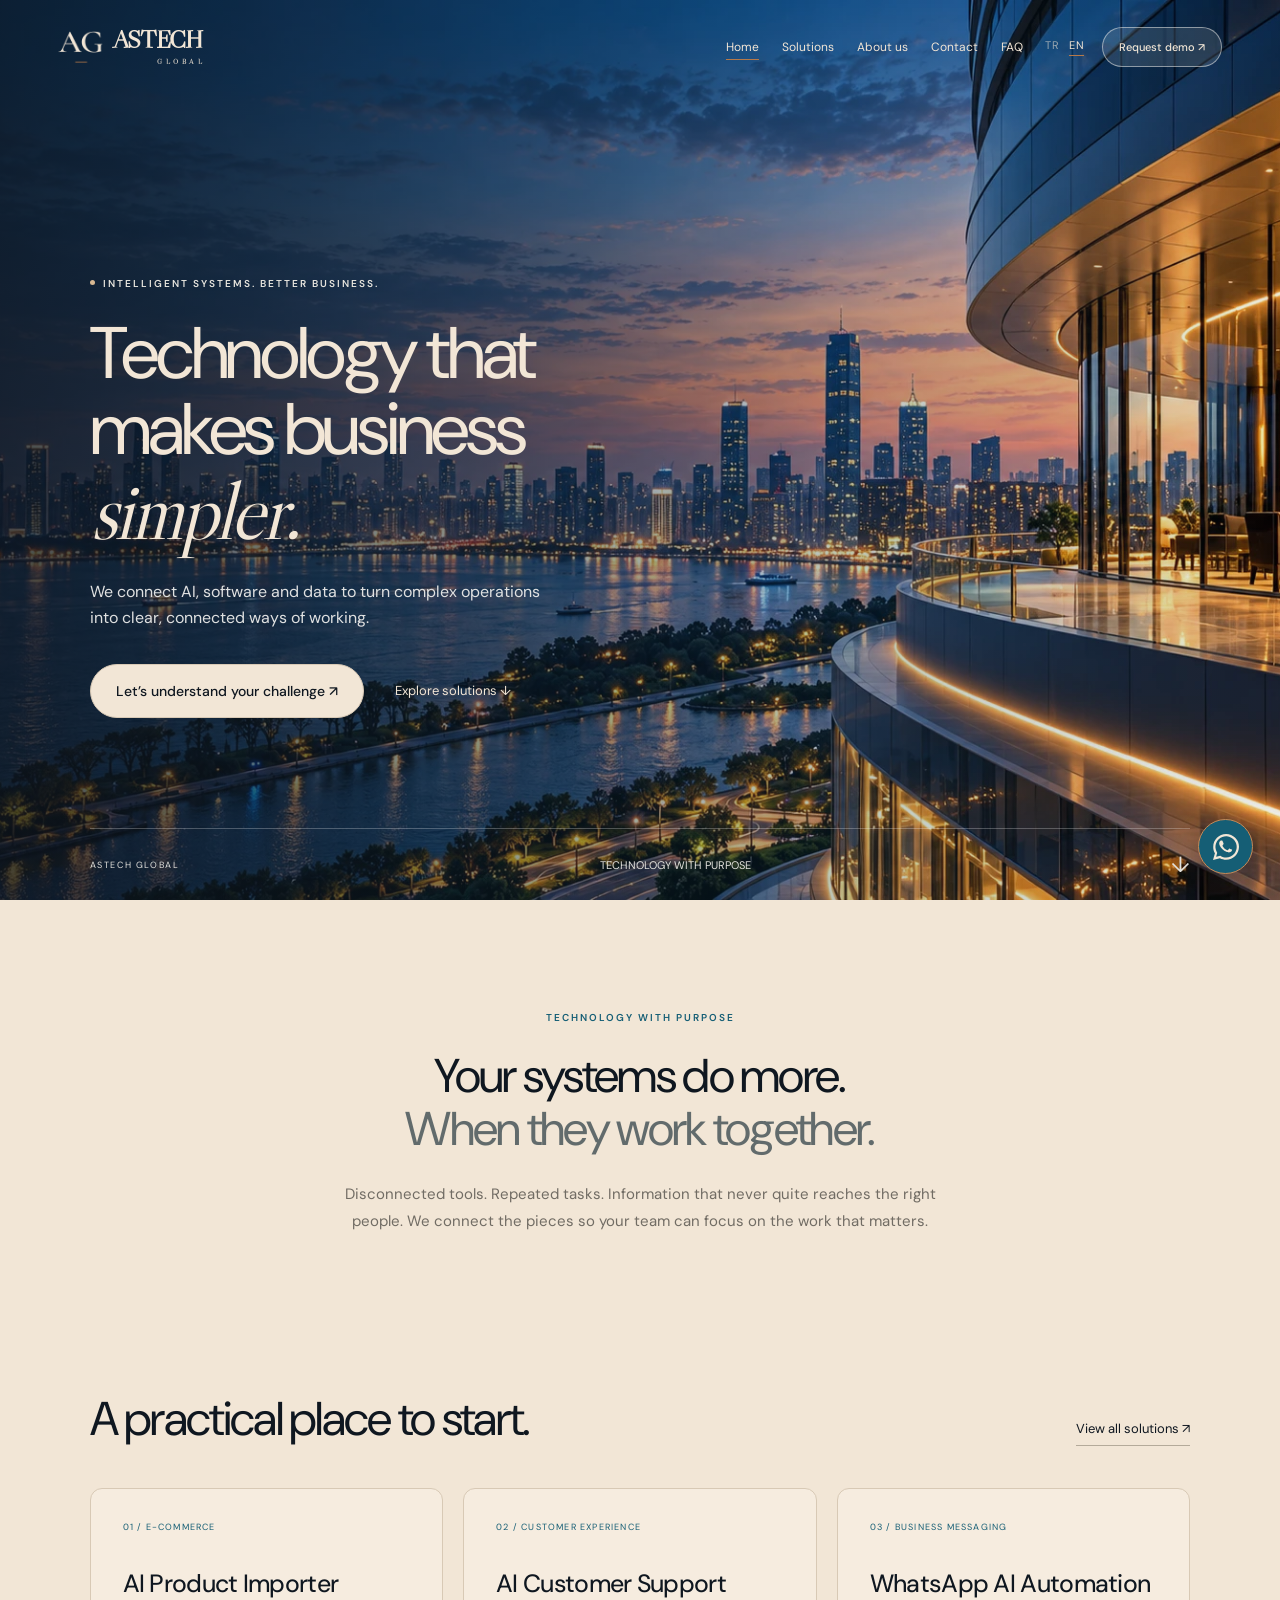
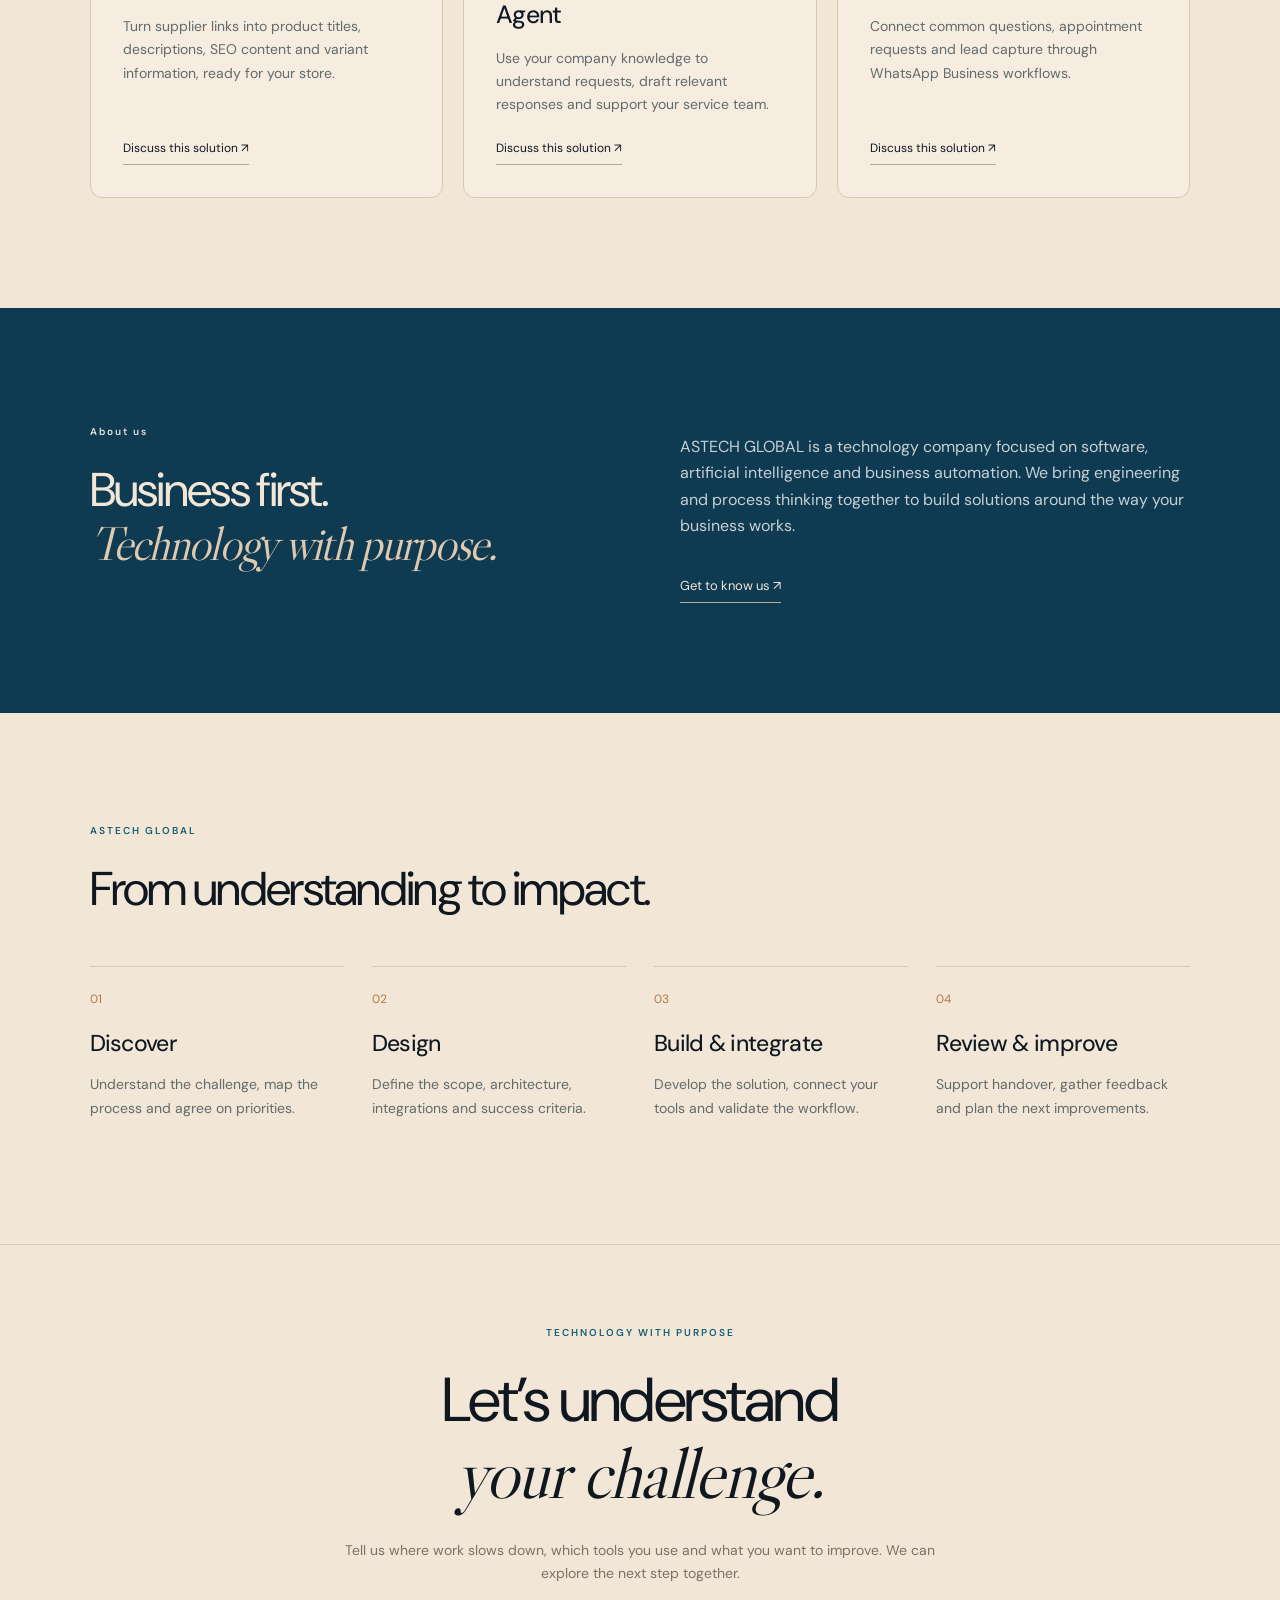
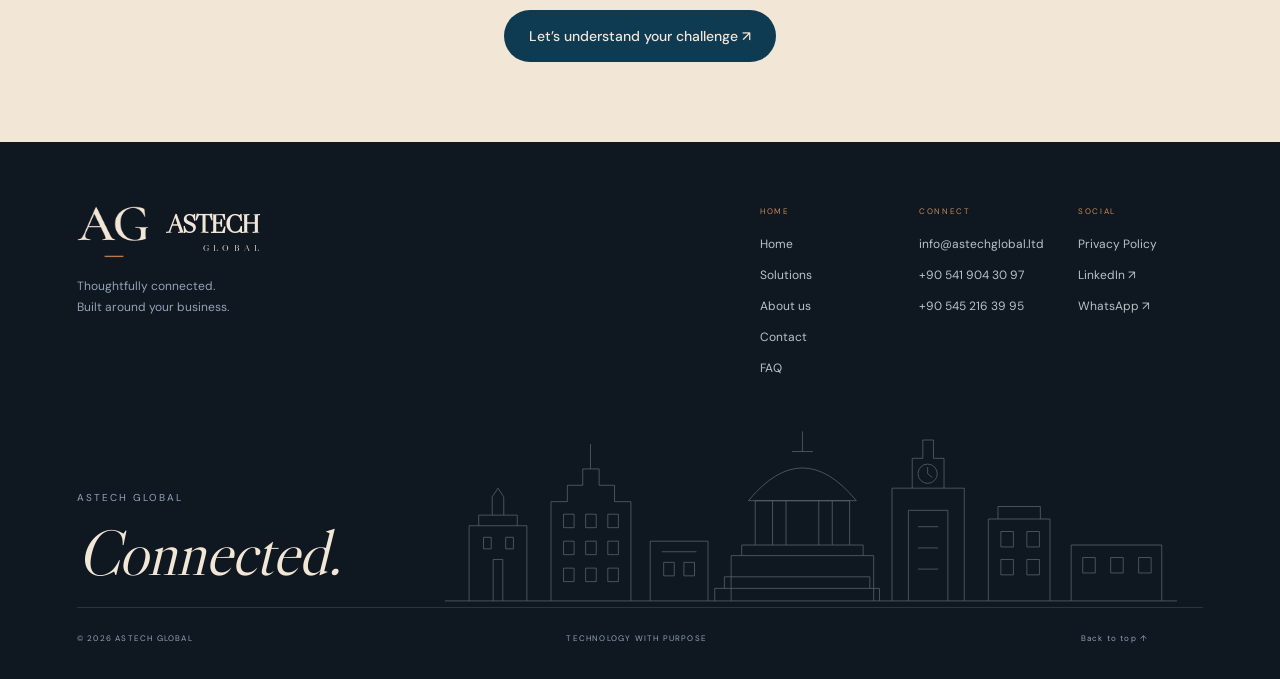
==== commit 965830a4: "Update ASTECH GLOBAL with bilingual corporate pages and cream branding" ====
--- a/public/index.html
+++ b/public/index.html
@@ -1,19 +1 @@
-<!doctype html><html lang="en"><head><meta charset="utf-8"><meta name="viewport" content="width=device-width,initial-scale=1"><meta name="description" content="ASTECH GLOBAL connects AI, software and data to simplify business operations. Explore intelligent automation, custom software and integrated systems."><meta name="theme-color" content="#f6f4ef"><title>ASTECH GLOBAL — Technology that makes business simpler.</title><link rel="icon" href="data:,"><link rel="stylesheet" href="style.css"></head><body>
-<div class="brand-intro" aria-hidden="true"><div class="wordmark"><strong>ASTECH</strong><span>GLOBAL</span></div><i></i></div>
-<a class="skip" href="#main">Skip to content</a>
-<header><a class="brand" href="#" aria-label="Astech Global home"><span class="wordmark"><strong>ASTECH</strong><span>GLOBAL</span></span></a><nav aria-label="Main navigation"><a href="#solutions">Solutions</a><a href="#workflow">How it works</a><a href="#approach">Our approach</a></nav><a class="button small dark" href="mailto:info@astechglobal.ltd?subject=Demo%20request">Request demo <span>↗</span></a></header>
-<main id="main"><section class="hero"><div class="hero-inner"><div class="eyebrow light"><i></i> INTELLIGENT SYSTEMS. BETTER BUSINESS.</div><h1>Technology that<br>makes business<br><em>simpler.</em></h1><p>We connect AI, software and data to turn complex<br class="desktop"> operations into clear, connected ways of working.</p><div class="actions"><a class="button white" href="#contact">Talk to us <span>↗</span></a><a class="text-link" href="#solutions">Explore solutions <span>↓</span></a></div></div><div class="hero-bottom"><span>BUILT AROUND YOUR BUSINESS</span><span>From the first idea to everyday impact.</span><a href="#intro" aria-label="Explore the page">↓</a></div></section>
-<div class="capabilities"><span>ONE CONNECTED PERSPECTIVE</span><p>Artificial intelligence</p><i>✳</i><p>Software engineering</p><i>✳</i><p>Business automation</p></div>
-<section class="section intro" id="intro"><div class="eyebrow">THE OPPORTUNITY</div><h2>Your systems do more.<br><span>When they work together.</span></h2><p class="lede">Disconnected tools. Repeated tasks. Information that never quite reaches the right people. We help connect the pieces, so your team can focus on the work that matters.</p><div class="connection-scene"><div class="fragment f1"><small>INBOX / OPERATIONS</small><strong>A new request arrives.</strong><div class="line"></div><div class="line short"></div><span class="tag">Waiting for action</span></div><div class="fragment f2"><small>DATA / REPORTING</small><strong>One more spreadsheet.</strong><div class="mini-table"><span>Source</span><span>Status</span><span>Orders</span><span>To reconcile</span><span>Inventory</span><span>To update</span></div></div><div class="center-mark"><span class="connection-label">One<br>workflow</span><small>CONNECTED BY DESIGN</small></div><div class="fragment f3"><small>YOUR TEAM / ONE WORKFLOW</small><strong>Everything moves forward.</strong><div class="check-row">✓ <span>Request understood</span></div><div class="check-row">✓ <span>Systems connected</span></div><div class="check-row">✓ <span>Ready for your review</span></div></div><div class="scene-label">ILLUSTRATIVE WORKFLOW</div></div></section>
-<section class="section flagship" id="solutions"><div class="section-heading"><div><div class="eyebrow">EIGHT FOCUSED SOLUTIONS</div><h2>Built for real work.<br><span>Ready for your next challenge.</span></h2></div><p>Practical AI and automation solutions.<br>Designed around your business needs.</p></div><div class="solution-catalog"><details class="catalog-item"><summary><span class="catalog-number">01</span><span class="catalog-title"><small>E-COMMERCE & DROPSHIPPING</small><strong>AI Product Importer</strong></span><span class="catalog-toggle" aria-hidden="true">+</span></summary><div class="catalog-detail"><h3>From a supplier link.<br>To a store-ready product.</h3><p>Turn supplier product links into titles, descriptions, SEO content, images and variant information, ready for transfer to your store.</p><small>Product content · SEO · Variants</small><a class="underlink" href="mailto:info@astechglobal.ltd?subject=Project%20enquiry%20%E2%80%94%20AI%20Product%20Importer">Discuss this solution ↗</a></div></details><details class="catalog-item"><summary><span class="catalog-number">02</span><span class="catalog-title"><small>SMES & E-COMMERCE</small><strong>AI Customer Support Agent</strong></span><span class="catalog-toggle" aria-hidden="true">+</span></summary><div class="catalog-detail"><h3>Your knowledge.<br>More responsive support.</h3><p>Use your company knowledge base to understand customer requests, prepare relevant responses and support your customer service workflows.</p><small>Knowledge base · Response drafting · Support workflows</small><a class="underlink" href="mailto:info@astechglobal.ltd?subject=Project%20enquiry%20%E2%80%94%20AI%20Customer%20Support%20Agent">Discuss this solution ↗</a></div></details><details class="catalog-item"><summary><span class="catalog-number">03</span><span class="catalog-title"><small>SERVICE BUSINESSES & SMES</small><strong>WhatsApp AI Automation</strong></span><span class="catalog-toggle" aria-hidden="true">+</span></summary><div class="catalog-detail"><h3>Conversations that<br>keep business moving.</h3><p>Automate incoming WhatsApp Business conversations, common questions, appointment requests and lead capture.</p><small>WhatsApp Business · Appointments · Lead capture</small><a class="underlink" href="mailto:info@astechglobal.ltd?subject=Project%20enquiry%20%E2%80%94%20WhatsApp%20AI%20Automation">Discuss this solution ↗</a></div></details><details class="catalog-item"><summary><span class="catalog-number">04</span><span class="catalog-title"><small>B2B COMPANIES</small><strong>CRM & Sales Automation</strong></span><span class="catalog-toggle" aria-hidden="true">+</span></summary><div class="catalog-detail"><h3>Every opportunity.<br>A clear next step.</h3><p>Connect lead capture, customer records, follow-ups, opportunity management and reminders in one coordinated sales workflow.</p><small>CRM · Follow-ups · Opportunity management</small><a class="underlink" href="mailto:info@astechglobal.ltd?subject=Project%20enquiry%20%E2%80%94%20CRM%20and%20Sales%20Automation">Discuss this solution ↗</a></div></details><details class="catalog-item"><summary><span class="catalog-number">05</span><span class="catalog-title"><small>SALES TEAMS & AGENCIES</small><strong>AI Lead Generation</strong></span><span class="catalog-toggle" aria-hidden="true">+</span></summary><div class="catalog-detail"><h3>Find the right prospects.<br>Build a focused pipeline.</h3><p>Identify target companies and decision-makers, enrich prospect information and qualify leads for your sales process.</p><small>Prospecting · Enrichment · Qualification</small><a class="underlink" href="mailto:info@astechglobal.ltd?subject=Project%20enquiry%20%E2%80%94%20AI%20Lead%20Generation">Discuss this solution ↗</a></div></details><details class="catalog-item"><summary><span class="catalog-number">06</span><span class="catalog-title"><small>ENTERPRISE TEAMS</small><strong>Jira & Workflow Automation</strong></span><span class="catalog-toggle" aria-hidden="true">+</span></summary><div class="catalog-detail"><h3>From incoming request.<br>To the right workflow.</h3><p>Classify requests, create tasks, run AI-assisted analyses and route work through your enterprise processes.</p><small>Jira · Task routing · AI-assisted analysis</small><a class="underlink" href="mailto:info@astechglobal.ltd?subject=Project%20enquiry%20%E2%80%94%20Jira%20and%20Workflow%20Automation">Discuss this solution ↗</a></div></details><details class="catalog-item"><summary><span class="catalog-number">07</span><span class="catalog-title"><small>MID-SIZE & LARGE BUSINESSES</small><strong>Enterprise AI Dashboard</strong></span><span class="catalog-toggle" aria-hidden="true">+</span></summary><div class="catalog-detail"><h3>Your operations.<br>One informed view.</h3><p>Bring management information, analytics, operations and AI insights together in a custom dashboard designed to support decisions.</p><small>Management reporting · Analytics · AI insights</small><a class="underlink" href="mailto:info@astechglobal.ltd?subject=Project%20enquiry%20%E2%80%94%20Enterprise%20AI%20Dashboard">Discuss this solution ↗</a></div></details><details class="catalog-item"><summary><span class="catalog-number">08</span><span class="catalog-title"><small>SOFTWARE TEAMS</small><strong>AI Developer Agent</strong></span><span class="catalog-toggle" aria-hidden="true">+</span></summary><div class="catalog-detail"><h3>Development support.<br>With context from your code.</h3><p>Analyze existing code, generate implementations, inspect repositories, identify issues and support development planning.</p><small>Code analysis · Repository review · Development planning</small><a class="underlink" href="mailto:info@astechglobal.ltd?subject=Project%20enquiry%20%E2%80%94%20AI%20Developer%20Agent">Discuss this solution ↗</a></div></details></div><div class="discipline-list" aria-label="Our five areas of expertise"><span>AI Agents</span><span>Automation Systems</span><span>E-commerce AI</span><span>Enterprise Software</span><span>Sales & Marketing Automation</span></div></section>
-<section class="section" id="capabilities"><div class="section-heading"><div><div class="eyebrow">WHAT WE BUILD</div><h2>Complex challenges.<br><span>Thoughtful solutions.</span></h2></div><p>From a single process to a connected platform.<br>Technology shaped around how you work.</p></div><div class="solution-grid"><article class="solution"><div class="card-top"><span>01 / INTELLIGENCE</span><a href="#contact" aria-label="Discuss AI and automation">↗</a></div><h3>AI & automation.<br><span>Less repetition. More possibility.</span></h3><p>Purpose-built AI agents and workflows that bring context to tasks, connect your tools and keep people in control.</p><div class="automation-visual"><div>New request <span>↗</span></div><div class="flow-line"></div><div class="accent-node">✳ &nbsp; Understand & orchestrate</div><div class="flow-line"></div><div>Human review <span class="green">✓</span></div></div></article>
-<article class="solution"><div class="card-top"><span>02 / ENGINEERING</span><a href="#contact" aria-label="Discuss custom software">↗</a></div><h3>Software that fits.<br><span>Built for your way of working.</span></h3><p>Custom applications, internal tools and enterprise software that turn your business requirements into useful experiences.</p><div class="app-visual"><div class="app-bar">◉ &nbsp; Workspace <span>Overview &nbsp; ···</span></div><div class="app-content"><aside>Overview<br>Projects<br>Activity<br>Settings</aside><div><small>PROJECT DELIVERY</small><strong>One shared view.</strong><div class="mini-kanban"><div><b>Plan</b><i></i><i></i></div><div><b>Build</b><i></i></div><div><b>Review</b><i></i><i></i></div></div></div></div></div></article>
-<article class="solution"><div class="card-top"><span>03 / CLARITY</span><a href="#contact" aria-label="Discuss data and analytics">↗</a></div><h3>Data with direction.<br><span>From information to insight.</span></h3><p>Reporting pipelines and decision-focused dashboards that make your data easier to understand and act on.</p><div class="chart-visual"><div><small>ILLUSTRATIVE ANALYTICS</small><strong>See the bigger picture.</strong></div><div class="bars"><i style="--h:28%"></i><i style="--h:41%"></i><i style="--h:36%"></i><i style="--h:58%"></i><i style="--h:51%"></i><i style="--h:69%"></i><i style="--h:76%"></i><i style="--h:90%"></i></div><div class="chart-axis"><span>Source data</span><span>Shared understanding ↗</span></div></div></article>
-<article class="solution"><div class="card-top"><span>04 / CONNECTION</span><a href="#contact" aria-label="Discuss systems and cloud">↗</a></div><h3>Systems in sync.<br><span>A stronger digital foundation.</span></h3><p>System integrations, cloud solutions and technical consulting that help your business move forward with a coherent architecture.</p><div class="systems-visual"><div>CRM</div><div>ERP</div><strong class="integration-label">Connected<span>INTEGRATION LAYER</span></strong><div>Cloud</div><div>Data</div></div></article></div></section>
-<section class="workflow-section" id="workflow"><div class="section"><div class="eyebrow">FROM REQUEST TO REVIEW</div><h2>One flow.<br><span>Every step accounted for.</span></h2><p class="lede">See how an AI-assisted development workflow can connect a business request to a reviewable result.</p><div class="workflow"><div class="workflow-top"><span>WORKFLOW / REQUEST TO DELIVERY</span><span class="demo-pill">INTERACTIVE CONCEPT DEMO</span></div><div class="workflow-body"><div class="steps" role="tablist" aria-label="Workflow stages"><button class="active" role="tab" aria-selected="true" data-step="0">01 <span>Capture the request</span><b>↗</b></button><button role="tab" aria-selected="false" data-step="1">02 <span>Understand the context</span><b>↗</b></button><button role="tab" aria-selected="false" data-step="2">03 <span>Build & validate</span><b>↗</b></button><button role="tab" aria-selected="false" data-step="3">04 <span>Review & approve</span><b>↗</b></button><p>Clear context. Visible progress.<br>A human decision at the end.</p></div><div class="demo-panel" role="tabpanel" aria-live="polite"><div class="demo-meta"><span id="demo-source">JIRA / NEW REQUEST</span><span class="tag" id="demo-status">Captured</span></div><h3 id="demo-title">A business need.<br>A clear starting point.</h3><p id="demo-copy">“Create a weekly operations summary from our order data, and flag items that need attention.”</p><div class="demo-detail" id="demo-detail"><small>REQUEST DETAILS</small><div><span>Team</span><b>Operations</b></div><div><span>Output</span><b>Weekly summary</b></div><div><span>Review</span><b>Team lead</b></div></div><div class="demo-bottom"><span id="demo-count">STEP 01 / 04</span><button id="next-step">Next step →</button></div></div></div></div><p class="demo-disclaimer">An illustrative workflow inspired by our automation work. Tools, approvals and implementation are tailored to each project.</p></div></section>
-<section class="section approach" id="approach"><div><div class="eyebrow">HOW WE WORK</div><h2>Business first.<br><span>Technology with purpose.</span></h2><p>Good technology starts with understanding the problem. We bring software engineering and process thinking together, from the first conversation through implementation.</p><a class="underlink" href="#contact">Let’s find your starting point ↗</a></div><div class="approach-list"><article><span>01</span><div><h3>Analyze.</h3><p>Understand your business needs, map existing processes and define the outcome.</p></div></article><article><span>02</span><div><h3>Design.</h3><p>Create the system architecture and automation design around your requirements.</p></div></article><article><span>03</span><div><h3>Develop.</h3><p>Build the AI, software and integrations that bring the solution to life.</p></div></article><article><span>04</span><div><h3>Integrate.</h3><p>Connect the system to your existing tools and day-to-day operations.</p></div></article><article><span>05</span><div><h3>Improve.</h3><p>Analyze performance and refine the system as your needs evolve.</p></div></article></div></section>
-<section class="section integrations"><div class="eyebrow">CONNECTED TO YOUR WORLD</div><h2>Your tools.<br><span>Working as one.</span></h2><p class="lede">We design around your existing technology, connecting the systems your business already depends on.</p><div class="integration-tools"><span>OpenAI / AI APIs</span><span>n8n</span><span>Make</span><span>WhatsApp</span><span>Jira</span><span>GitHub</span><span>SAP</span><span>Oracle</span><span>PostgreSQL</span><span>Docker</span><span>Cloud APIs</span><span>CRM platforms</span></div><p class="integration-note">Technology names describe integration areas, not official partnerships. The scope of compatibility is defined for each project.</p></section>
-<section class="section calculator" id="impact"><div class="eyebrow">MAKE ROOM FOR WHAT MATTERS</div><div class="calc-grid"><div><h2>What could your team<br><em>do with more time?</em></h2><p class="calc-sentence">A team of <strong id="people-copy">10</strong> could recover <strong id="hours-result">1,200</strong> hours a year.</p><p class="muted">An estimate to start a conversation.<br>Not a promise of measured results.</p></div><div class="controls"><label for="people">Team size <output id="people-out">10 people</output></label><input id="people" type="range" min="1" max="100" value="10"><label for="hours">Repetitive work per person <output id="hours-out">5 hours / week</output></label><input id="hours" type="range" min="1" max="30" value="5"><label for="reduction">Assumed time reduction <output id="reduction-out">50%</output></label><input id="reduction" type="range" min="5" max="90" step="5" value="50"><div class="calc-bar"><span id="recovered-bar"></span></div><div class="calc-legend"><span>■ Time recovered</span><span>Based on 48 working weeks / year</span></div></div></div></section>
-<section class="principles"><div class="section"><div class="eyebrow light">CONFIDENCE, BY DESIGN</div><h2>Intelligent systems.<br><span>Considered decisions.</span></h2><div class="principle-grid"><article><span>↳</span><h3>People in control</h3><p>Define where human review belongs, with approval steps suited to the work.</p></article><article><span>⌘</span><h3>Clear boundaries</h3><p>Shape access and data handling around the needs of each implementation.</p></article><article><span>◎</span><h3>Visible progress</h3><p>Make workflow states, exceptions and outcomes understandable to the team.</p></article></div></div></section>
-<section class="section contact" id="contact"><div class="eyebrow">LET’S BUILD SOMETHING USEFUL</div><h2>Less complexity.<br><em>More possibility.</em></h2><p>Tell us what slows your business down.<br>We’ll explore what a better way could look like.</p><a class="button dark" href="mailto:info@astechglobal.ltd?subject=Let%E2%80%99s%20discuss%20a%20project">Let’s understand your challenge <span>↗</span></a><div class="contact-channels"><a href="mailto:info@astechglobal.ltd"><small>EMAIL</small>info@astechglobal.ltd ↗</a><a href="tel:+905419043097"><small>PHONE</small>+90 541 904 30 97 ↗</a><a href="https://wa.me/905452163995" target="_blank" rel="noopener noreferrer"><small>WHATSAPP / PHONE</small>+90 545 216 39 95 ↗</a></div></section></main>
-<footer><div class="footer-top"><div class="footer-intro"><div class="wordmark"><strong>ASTECH</strong><span>GLOBAL</span></div><p>Thoughtfully connected.<br>Built around your business.</p></div><nav aria-label="Footer"><div><small>EXPLORE</small><a href="#solutions">Solutions</a><a href="#workflow">How it works</a><a href="#approach">Our approach</a></div><div><small>CONNECT</small><a href="https://www.linkedin.com/company/astechglobal-ltd" target="_blank" rel="noopener noreferrer">LinkedIn ↗</a><a href="https://wa.me/905452163995" target="_blank" rel="noopener noreferrer">WhatsApp ↗</a><a href="mailto:info@astechglobal.ltd">info@astechglobal.ltd</a></div><div><small>LET’S TALK</small><a href="tel:+905419043097">+90 541 904 30 97</a><a href="tel:+905452163995">+90 545 216 39 95</a><a href="mailto:info@astechglobal.ltd?subject=Demo%20request">Request demo ↗</a></div></nav></div><div class="footer-landscape"><span>INTELLIGENCE.<br><em>Connected.</em></span><svg viewBox="0 0 760 200" fill="none" xmlns="http://www.w3.org/2000/svg" aria-hidden="true"><g stroke="currentColor" stroke-width=".8"><path d="M0 194H760M25 194V116H85V194M35 116V105H75V116M49 105V86L55 77L61 86V105M110 194V91H127V74H143V57H160V74H176V91H193V194M151 57V31M213 194V132H273V194M225 143H261M297 194V147H445V194M308 147V136H434V147M322 136V90H420V136M315 90Q371 22 427 90ZM371 39V18M360 39H382M340 90V136M354 90V136M388 90V136M402 90V136M464 194V77H485V46H496V27H507V46H518V77H539V194M485 77H518M481 194V100H522V194M491 117H512M491 139H512M491 161H512M564 194V109H628V194M574 109V96H618V109M650 194V136H744V194M50 194V151H60V194"/><circle cx="501" cy="62" r="10"/><path d="M501 55V62L506 66M40 128H48V140H40ZM63 128H71V140H63ZM123 104H134V118H123ZM146 104H157V118H146ZM169 104H180V118H169ZM123 132H134V146H123ZM146 132H157V146H146ZM169 132H180V146H169ZM123 160H134V174H123ZM146 160H157V174H146ZM169 160H180V174H169ZM227 154H238V168H227ZM248 154H259V168H248ZM577 122H590V138H577ZM604 122H617V138H604ZM577 151H590V167H577ZM604 151H617V167H604ZM662 149H675V165H662ZM691 149H704V165H691ZM720 149H733V165H720Z"/><path d="M280 194V181H451V194M290 181V169H441V181"/></g></svg></div><div class="footer-bottom"><span>© 2026 ASTECH GLOBAL · <a href="/privacy-policy/" style="font-size:11px;letter-spacing:.4px;text-decoration:underline">Privacy Policy</a></span><span>TECHNOLOGY WITH PURPOSE.</span><a href="#">Back to top ↑</a></div></footer><a class="whatsapp-float" href="https://wa.me/905452163995" target="_blank" rel="noopener noreferrer" aria-label="Chat with Astech Global on WhatsApp"><svg viewBox="0 0 24 24" fill="currentColor" aria-hidden="true"><path d="M20.5 3.5A11.8 11.8 0 0 0 12.1 0C5.5 0 .2 5.3.2 11.9c0 2.1.5 4.1 1.6 5.9L0 24l6.4-1.7c1.7.9 3.7 1.4 5.7 1.4 6.6 0 11.9-5.3 11.9-11.9 0-3.2-1.2-6.1-3.5-8.3ZM12.1 21.7c-1.8 0-3.5-.5-5-1.4l-.4-.2-3.8 1 1-3.7-.2-.4a9.8 9.8 0 1 1 8.4 4.7Zm5.4-7.3c-.3-.1-1.7-.8-2-.9-.3-.1-.5-.1-.7.2l-.9 1.1c-.2.2-.4.2-.7.1-1.9-.9-3.1-1.7-4.4-3.9-.3-.5.3-.5.9-1.8.1-.2 0-.4 0-.6l-.9-2.1c-.2-.5-.5-.5-.7-.5h-.6c-.2 0-.6.1-.8.4-.3.3-1 1-1 2.4s1 2.8 1.2 3c.1.2 2 3.1 5 4.4 1.8.8 2.6.9 3.6.7.6-.1 1.7-.7 1.9-1.4.2-.7.2-1.2.2-1.4-.1-.1-.3-.2-.6-.3Z"/></svg></a><script src="app.js"></script></body></html>
+<!doctype html><html lang="en"><head><meta charset="utf-8"><meta name="viewport" content="width=device-width,initial-scale=1"><title>Home — ASTECH GLOBAL</title><meta name="description" content="We connect AI, software and data to turn complex operations into clear, connected ways of working."><meta name="theme-color" content="#0f1720"><link rel="icon" type="image/svg+xml" sizes="any" href="favicon-ag.svg?v=20261109"><link rel="alternate" hreflang="en" href="index.html"><link rel="alternate" hreflang="tr" href="index-tr.html"><link rel="stylesheet" href="style.css"><link rel="stylesheet" href="corporate.css"></head><body id="top" class="home-page"><div class="brand-intro" aria-hidden="true"><span class="wordmark"><strong>ASTECH</strong><span>GLOBAL</span></span><i></i></div><a class="skip" href="#main">Skip to content</a><header><a class="brand" href="index.html" aria-label="ASTECH GLOBAL"><span class="brand-symbol"><img src="logo-ag.svg" alt="" width="48" height="35"></span><span class="wordmark"><strong>ASTECH</strong><span>GLOBAL</span></span></a><nav class="main-nav" id="main-nav" aria-label="Home"><a href="index.html" aria-current="page">Home</a><a href="solutions.html">Solutions</a><a href="about.html">About us</a><a href="contact.html">Contact</a><a href="faq.html">FAQ</a></nav><div class="header-actions"><div class="language-switch" aria-label="Language / Dil"><a href="index-tr.html" lang="tr" hreflang="tr">TR</a><a href="index.html" lang="en" hreflang="en" aria-current="true">EN</a></div><a class="button small dark demo-link" href="contact.html?intent=demo">Request demo ↗</a><button class="menu-toggle" aria-expanded="false" aria-controls="main-nav" aria-label="Open menu">☰</button></div></header><main id="main"><section class="hero"><div class="hero-inner"><div class="eyebrow light"><i></i>INTELLIGENT SYSTEMS. BETTER BUSINESS.</div><h1>Technology that<br>makes business<br><em>simpler.</em></h1><p>We connect AI, software and data to turn complex operations into clear, connected ways of working.</p><div class="actions"><a class="button white" href="contact.html">Let’s understand your challenge ↗</a><a class="text-link" href="solutions.html">Explore solutions ↓</a></div></div><div class="hero-bottom"><span>ASTECH GLOBAL</span><span>TECHNOLOGY WITH PURPOSE</span><a href="#intro" aria-label="Continue">↓</a></div></section><section class="section intro" id="intro"><div class="eyebrow">TECHNOLOGY WITH PURPOSE</div><h2>Your systems do more.<br><span>When they work together.</span></h2><p class="lede">Disconnected tools. Repeated tasks. Information that never quite reaches the right people. We connect the pieces so your team can focus on the work that matters.</p></section><section class="section featured"><div class="section-heading"><h2>A practical place to start.</h2><a class="underlink" href="solutions.html">View all solutions ↗</a></div><div class="service-cards"><article><span class="service-number">01 / E-COMMERCE</span><h3>AI Product Importer</h3><p>Turn supplier links into product titles, descriptions, SEO content and variant information, ready for your store.</p><a class="underlink" href="contact.html?solution=1">Discuss this solution ↗</a></article><article><span class="service-number">02 / CUSTOMER EXPERIENCE</span><h3>AI Customer Support Agent</h3><p>Use your company knowledge to understand requests, draft relevant responses and support your service team.</p><a class="underlink" href="contact.html?solution=2">Discuss this solution ↗</a></article><article><span class="service-number">03 / BUSINESS MESSAGING</span><h3>WhatsApp AI Automation</h3><p>Connect common questions, appointment requests and lead capture through WhatsApp Business workflows.</p><a class="underlink" href="contact.html?solution=3">Discuss this solution ↗</a></article></div></section><section class="about-band"><div class="section"><div><div class="eyebrow light">About us</div><h2>Business first.<br><em>Technology with purpose.</em></h2></div><div><p>ASTECH GLOBAL is a technology company focused on software, artificial intelligence and business automation. We bring engineering and process thinking together to build solutions around the way your business works.</p><a class="underlink" href="about.html">Get to know us ↗</a></div></div></section><section class="section process-section"><div class="eyebrow">ASTECH GLOBAL</div><h2>From understanding to impact.</h2><div class="process-grid"><article><span>01</span><h3>Discover</h3><p>Understand the challenge, map the process and agree on priorities.</p></article><article><span>02</span><h3>Design</h3><p>Define the scope, architecture, integrations and success criteria.</p></article><article><span>03</span><h3>Build & integrate</h3><p>Develop the solution, connect your tools and validate the workflow.</p></article><article><span>04</span><h3>Review & improve</h3><p>Support handover, gather feedback and plan the next improvements.</p></article></div></section><section class="section contact compact-contact"><div class="eyebrow">TECHNOLOGY WITH PURPOSE</div><h2>Let’s understand<br><em>your challenge.</em></h2><p>Tell us where work slows down, which tools you use and what you want to improve. We can explore the next step together.</p><a class="button dark" href="contact.html">Let’s understand your challenge ↗</a></section></main><footer><div class="footer-top"><a class="footer-brand" href="index.html"><img src="logo-ag.svg" width="90" height="64" alt="AG"><span class="wordmark"><strong>ASTECH</strong><span>GLOBAL</span></span><p>Thoughtfully connected.<br>Built around your business.</p></a><nav aria-label="Footer"><div><small>HOME</small><a href="index.html" aria-current="page">Home</a><a href="solutions.html">Solutions</a><a href="about.html">About us</a><a href="contact.html">Contact</a><a href="faq.html">FAQ</a></div><div><small>CONNECT</small><a href="mailto:info@astechglobal.ltd">info@astechglobal.ltd</a><a href="tel:+905419043097">+90 541 904 30 97</a><a href="tel:+905452163995">+90 545 216 39 95</a></div><div><small>SOCIAL</small><a href="privacy-policy/">Privacy Policy</a><a href="https://www.linkedin.com/company/astechglobal-ltd" target="_blank" rel="noopener noreferrer">LinkedIn ↗</a><a href="https://wa.me/905452163995" target="_blank" rel="noopener noreferrer">WhatsApp ↗</a></div></nav></div><div class="footer-landscape"><span>ASTECH GLOBAL<br><em>Connected.</em></span><svg viewBox="0 0 760 200" fill="none" xmlns="http://www.w3.org/2000/svg" aria-hidden="true"><g stroke="currentColor" stroke-width=".8"><path d="M0 194H760M25 194V116H85V194M35 116V105H75V116M49 105V86L55 77L61 86V105M110 194V91H127V74H143V57H160V74H176V91H193V194M151 57V31M213 194V132H273V194M225 143H261M297 194V147H445V194M308 147V136H434V147M322 136V90H420V136M315 90Q371 22 427 90ZM371 39V18M360 39H382M340 90V136M354 90V136M388 90V136M402 90V136M464 194V77H485V46H496V27H507V46H518V77H539V194M485 77H518M481 194V100H522V194M491 117H512M491 139H512M491 161H512M564 194V109H628V194M574 109V96H618V109M650 194V136H744V194M50 194V151H60V194"/><circle cx="501" cy="62" r="10"/><path d="M501 55V62L506 66M40 128H48V140H40ZM63 128H71V140H63ZM123 104H134V118H123ZM146 104H157V118H146ZM169 104H180V118H169ZM123 132H134V146H123ZM146 132H157V146H146ZM169 132H180V146H169ZM123 160H134V174H123ZM146 160H157V174H146ZM169 160H180V174H169ZM227 154H238V168H227ZM248 154H259V168H248ZM577 122H590V138H577ZM604 122H617V138H604ZM577 151H590V167H577ZM604 151H617V167H604ZM662 149H675V165H662ZM691 149H704V165H691ZM720 149H733V165H720Z"/><path d="M280 194V181H451V194M290 181V169H441V181"/></g></svg></div><div class="footer-bottom"><span>© 2026 ASTECH GLOBAL</span><span>TECHNOLOGY WITH PURPOSE</span><a href="#top">Back to top ↑</a></div></footer><a class="whatsapp-float" href="https://wa.me/905452163995" target="_blank" rel="noopener noreferrer" aria-label="Chat with Astech Global on WhatsApp"><svg viewBox="0 0 24 24" fill="currentColor" aria-hidden="true"><path d="M20.5 3.5A11.8 11.8 0 0 0 12.1 0C5.5 0 .2 5.3.2 11.9c0 2.1.5 4.1 1.6 5.9L0 24l6.4-1.7c1.7.9 3.7 1.4 5.7 1.4 6.6 0 11.9-5.3 11.9-11.9 0-3.2-1.2-6.1-3.5-8.3ZM12.1 21.7c-1.8 0-3.5-.5-5-1.4l-.4-.2-3.8 1 1-3.7-.2-.4a9.8 9.8 0 1 1 8.4 4.7Zm5.4-7.3c-.3-.1-1.7-.8-2-.9-.3-.1-.5-.1-.7.2l-.9 1.1c-.2.2-.4.2-.7.1-1.9-.9-3.1-1.7-4.4-3.9-.3-.5.3-.5.9-1.8.1-.2 0-.4 0-.6l-.9-2.1c-.2-.5-.5-.5-.7-.5h-.6c-.2 0-.6.1-.8.4-.3.3-1 1-1 2.4s1 2.8 1.2 3c.1.2 2 3.1 5 4.4 1.8.8 2.6.9 3.6.7.6-.1 1.7-.7 1.9-1.4.2-.7.2-1.2.2-1.4-.1-.1-.3-.2-.6-.3Z"/></svg></a><script src="corporate.js"></script></body></html>
--- a/public/style.css
+++ b/public/style.css
@@ -28,3 +28,12 @@
 header .brand .wordmark strong{font-family:'Manrope','DM Sans',Arial,sans-serif;font-size:32px;font-weight:800;letter-spacing:-1.35px;line-height:1.05}
 header .brand .wordmark>span{font-family:'Manrope','DM Sans',Arial,sans-serif;font-size:8px;font-weight:600;letter-spacing:4.5px;line-height:1.2;margin-top:7px;margin-right:-4.5px;opacity:.85}
 @media(max-width:700px){header .brand .wordmark strong{font-size:27px;letter-spacing:-1.15px}header .brand .wordmark>span{font-size:7px;letter-spacing:3.7px;margin-right:-3.7px;margin-top:5px}}
+
+/* Original AG artwork, closely framed for the navigation. */
+header .brand{gap:15px;flex-shrink:0}
+header .brand>.brand-symbol{display:flex;align-items:center;justify-content:center;width:88px;height:65px;border-radius:10px;transition:background .3s;letter-spacing:0}
+header .brand-symbol img{display:block;width:78px;height:56px;object-fit:contain}
+header.is-scrolled .brand-symbol{background:#0f1720}
+@media(max-width:1000px){header nav{gap:15px;font-size:12px}}
+@media(max-width:700px){header .brand{gap:9px}header .brand>.brand-symbol{width:57px;height:49px;border-radius:7px}header .brand-symbol img{width:51px;height:37px}header .brand .wordmark strong{font-size:23px}header .brand .wordmark>span{font-size:6px;letter-spacing:3px;margin-right:-3px}header .button.small{gap:9px;padding:11px 12px}}
+@media(max-width:360px){header .brand{gap:6px}header .brand .wordmark strong{font-size:20px}header .button.small{font-size:10px;gap:5px;padding:10px}}
--- a/public/corporate.css
+++ b/public/corporate.css
@@ -0,0 +1,32 @@
+header{gap:22px}header .brand{gap:10px}header .brand>.brand-symbol{width:45px;height:38px;border-radius:0;background:transparent!important}header .brand-symbol img{width:45px;height:33px}header .brand .wordmark strong{font-size:25px}header .brand .wordmark>span{font-size:7px;letter-spacing:3.5px;margin-right:-3.5px;margin-top:5px}header.is-scrolled .brand-symbol img,.inner-page header .brand-symbol img{filter:brightness(.22) saturate(.7)}header .main-nav{gap:23px;font-size:12px;margin-left:auto}.main-nav [aria-current=page]{text-decoration:underline;text-decoration-color:var(--bronze);text-underline-offset:8px}.header-actions{display:flex;align-items:center;gap:18px}.language-switch{display:flex;gap:10px;font-size:11px;letter-spacing:.6px}.language-switch a{opacity:.6}.language-switch [aria-current=true]{opacity:1;border-bottom:1px solid var(--bronze);padding-bottom:3px}header .button.small{font-size:11px;gap:18px;padding:12px 16px}.menu-toggle{display:none;background:none;color:inherit;border:1px solid currentColor;border-radius:5px;padding:5px 8px;font-size:20px}.hero p{max-width:470px}.hero .actions{flex-wrap:wrap}.inner-page header{color:var(--ink)}.inner-page header::before{opacity:1}.inner-page header .button.dark{background:var(--navy);color:white;border-color:transparent}.page-hero{padding-top:180px;padding-bottom:65px;max-width:1400px}.page-hero h1{font-size:clamp(46px,5.6vw,76px);line-height:1.1;letter-spacing:-2px}.page-hero p{max-width:680px;font-size:17px;color:var(--muted);margin-top:28px}.page-content{padding-top:15px}.featured{padding-top:0}.service-cards{display:grid;grid-template-columns:repeat(3,1fr);gap:20px}.service-cards article{padding:32px;border:1px solid var(--line);border-radius:12px;background:var(--panel);display:flex;flex-direction:column;min-height:310px}.service-number{font-size:9px;letter-spacing:1.2px;color:#155e75;margin-bottom:35px}.service-cards h3{font-size:25px}.service-cards p{font-size:14px;color:var(--muted);margin-top:0}.service-cards .underlink{margin-top:auto;align-self:start;font-size:12px}.about-band{background:#0e3a52;color:var(--paper)}.about-band>.section{display:grid;grid-template-columns:1fr 1fr;gap:80px;align-items:center}.about-band p{color:#c6d1d4;font-size:16px}.about-band em{color:#dfc9af}.process-grid{display:grid;grid-template-columns:repeat(4,1fr);gap:28px;margin-top:50px}.process-grid article{border-top:1px solid var(--line);padding-top:24px}.process-grid article>span{color:var(--bronze);font-size:12px;display:block;margin-bottom:22px}.process-grid h3{font-size:23px}.process-grid p,.values-grid p{font-size:14px;color:var(--muted)}.compact-contact{border-top:1px solid var(--line);padding-block:80px}.compact-contact p{max-width:600px;margin:25px auto}.mission-grid{display:grid;grid-template-columns:1fr 1fr;gap:24px}.mission-grid article{padding:45px;background:#edf2f0;border-radius:12px}.mission-grid article:last-child{background:#efe9df}.mission-grid article>span{font-size:11px;color:#155e75}.mission-grid h2{font-size:36px;margin-top:35px}.mission-grid p{font-size:17px;color:#475569;line-height:1.8}.values-grid{display:grid;grid-template-columns:repeat(2,1fr);gap:40px;margin-top:40px}.values-grid article{border-top:1px solid var(--line);padding-top:25px}.contact-layout{display:grid;grid-template-columns:1.2fr 1fr;gap:80px;align-items:start}.contact-layout>div>p{color:var(--muted);font-size:14px}.contact-rows a{position:relative;display:block;border-bottom:1px solid var(--line);padding:22px 30px 22px 0}.contact-rows small{display:block;font-size:10px;text-transform:uppercase;letter-spacing:1px;color:#155e75;margin-bottom:10px}.contact-rows strong{font-size:20px;font-weight:450;overflow-wrap:anywhere}.contact-rows a>span{position:absolute;right:0;top:45px}.brief-card{background:#edf2f0;padding:38px;border-radius:12px}.brief-card ol{padding-left:20px;color:#475569;line-height:1.7}.brief-card li{padding:15px 0 15px 5px}.brief-card .button{font-size:13px;gap:20px;margin-top:20px}.brief-card .underlink{display:block;width:max-content}.faq-list{max-width:1050px}.faq-list details{border-top:1px solid var(--line);padding:24px 0}.faq-list summary{display:flex;justify-content:space-between;gap:20px;cursor:pointer;list-style:none;font-size:21px}.faq-list summary::-webkit-details-marker{display:none}.faq-list summary span{color:var(--bronze);font-size:24px}.faq-list details[open] summary span{transform:rotate(45deg)}.faq-list p{max-width:760px;color:var(--muted);font-size:16px;line-height:1.8}.footer-brand{display:grid;grid-template-columns:72px 1fr;align-items:center;gap:18px}.footer-brand>img{width:72px;height:auto}.footer-brand .wordmark strong{font-size:26px}.footer-brand p{grid-column:1/-1;font-size:12px;color:#94a3b8;line-height:1.8;margin:0}.footer-top nav{gap:34px}.footer-top nav a{font-size:12px}.footer-top nav [aria-current]{text-decoration:none}
+@media(max-width:1100px){header{padding-inline:3%;gap:15px}header .main-nav{gap:15px}.header-actions{gap:12px}header .brand .wordmark strong{font-size:22px}.service-cards{grid-template-columns:repeat(2,1fr)}.footer-top nav{gap:24px}}
+@media(max-width:900px){.menu-toggle{display:block}header .main-nav{display:none;position:absolute;top:76px;left:0;right:0;padding:24px 6%;background:#faf9f6;color:#0f1720;box-shadow:0 18px 25px #0f172015;flex-direction:column;gap:23px;font-size:16px}header .main-nav.is-open{display:flex}header{height:76px}.header-actions{margin-left:auto}.about-band>.section{gap:35px}.process-grid{grid-template-columns:repeat(2,1fr)}.contact-layout{gap:35px}.footer-top{gap:35px}.footer-top nav{grid-template-columns:repeat(2,1fr)}.page-hero{padding-top:145px}}
+@media(max-width:600px){header{padding-inline:5%;gap:10px}header .brand>.brand-symbol{width:36px;height:30px}header .brand-symbol img{width:36px;height:26px}header .brand .wordmark strong{font-size:20px}header .brand .wordmark>span{font-size:6px;letter-spacing:2.8px;margin-right:-2.8px}.header-actions{gap:13px}.demo-link{display:none!important}.language-switch{gap:8px}.hero h1{font-size:53px}.hero p{max-width:320px}.hero .actions{gap:24px}.hero .button{font-size:12px;gap:18px}.hero-inner{padding-top:25px}.page-hero{padding-top:132px;padding-bottom:35px}.page-hero h1{font-size:44px;letter-spacing:-1.4px}.page-hero p{font-size:15px}.service-cards,.mission-grid,.values-grid,.contact-layout,.about-band>.section{grid-template-columns:1fr}.service-cards article{min-height:280px;padding:28px}.section-heading .underlink{margin-top:22px}.mission-grid article{padding:30px}.mission-grid p{font-size:15px}.process-grid{gap:30px 20px}.process-grid h3{font-size:20px}.process-grid p{font-size:13px}.compact-contact h2{font-size:42px}.brief-card{padding:28px}.contact-rows strong{font-size:18px}.faq-list summary{font-size:18px}.faq-list p{font-size:14px}.footer-brand{max-width:230px}.footer-top nav{margin-top:35px;grid-template-columns:1fr 1fr;gap:28px}.footer-top nav>div:last-child{grid-column:auto}.footer-bottom{padding-right:30px}.page-content{padding-top:15px}}
+
+/* Match the AG monogram’s serif character while preserving existing sizing and weights. */
+header .brand .wordmark strong,
+header .brand .wordmark > span,
+.brand-intro .wordmark strong,
+.brand-intro .wordmark > span,
+.footer-brand .wordmark strong,
+.footer-brand .wordmark > span {
+  font-family: 'Libre Caslon Display', Georgia, serif;
+}
+
+/* Warm cream sampled from the original AG logo: RGB 242, 230, 214. */
+:root{--paper:#f2e6d6;--panel:#f6ecdf;--line:#d8c9b5;--muted:#626b6c;--bronze:#b57949}
+.brand-intro{background:var(--paper)}
+header::before{background:linear-gradient(to bottom,rgba(242,230,214,.98) 0%,rgba(242,230,214,.93) 30%,rgba(242,230,214,.76) 55%,rgba(242,230,214,.30) 78%,rgba(242,230,214,0) 100%)}
+header,.hero{color:var(--paper)}
+header .main-nav{background-color:transparent}
+.button.dark,.contact .button.dark,header.is-scrolled .button.dark,.inner-page header .button.dark{background:var(--navy);color:var(--paper);border-color:transparent}
+.button.dark:hover,.contact .button.dark:hover,header.is-scrolled .button.dark:hover,.inner-page header .button.dark:hover{background:#155e75}
+.button.white{background:var(--paper);color:var(--ink);border:1px solid #d8c9b5}
+.button.white:hover{background:#e6d4bb}
+header:not(.is-scrolled) .button.dark{color:var(--paper)}
+.mission-grid article,.brief-card{background:#e9e3d5}
+.mission-grid article:last-child{background:#eaddc9}
+.service-cards article{border-color:var(--line)}
+footer,.footer-landscape em,.whatsapp-float{color:var(--paper)}
+.skip{background:var(--paper);color:var(--ink)}
+@media(max-width:900px){header .main-nav{background:var(--paper)}}
